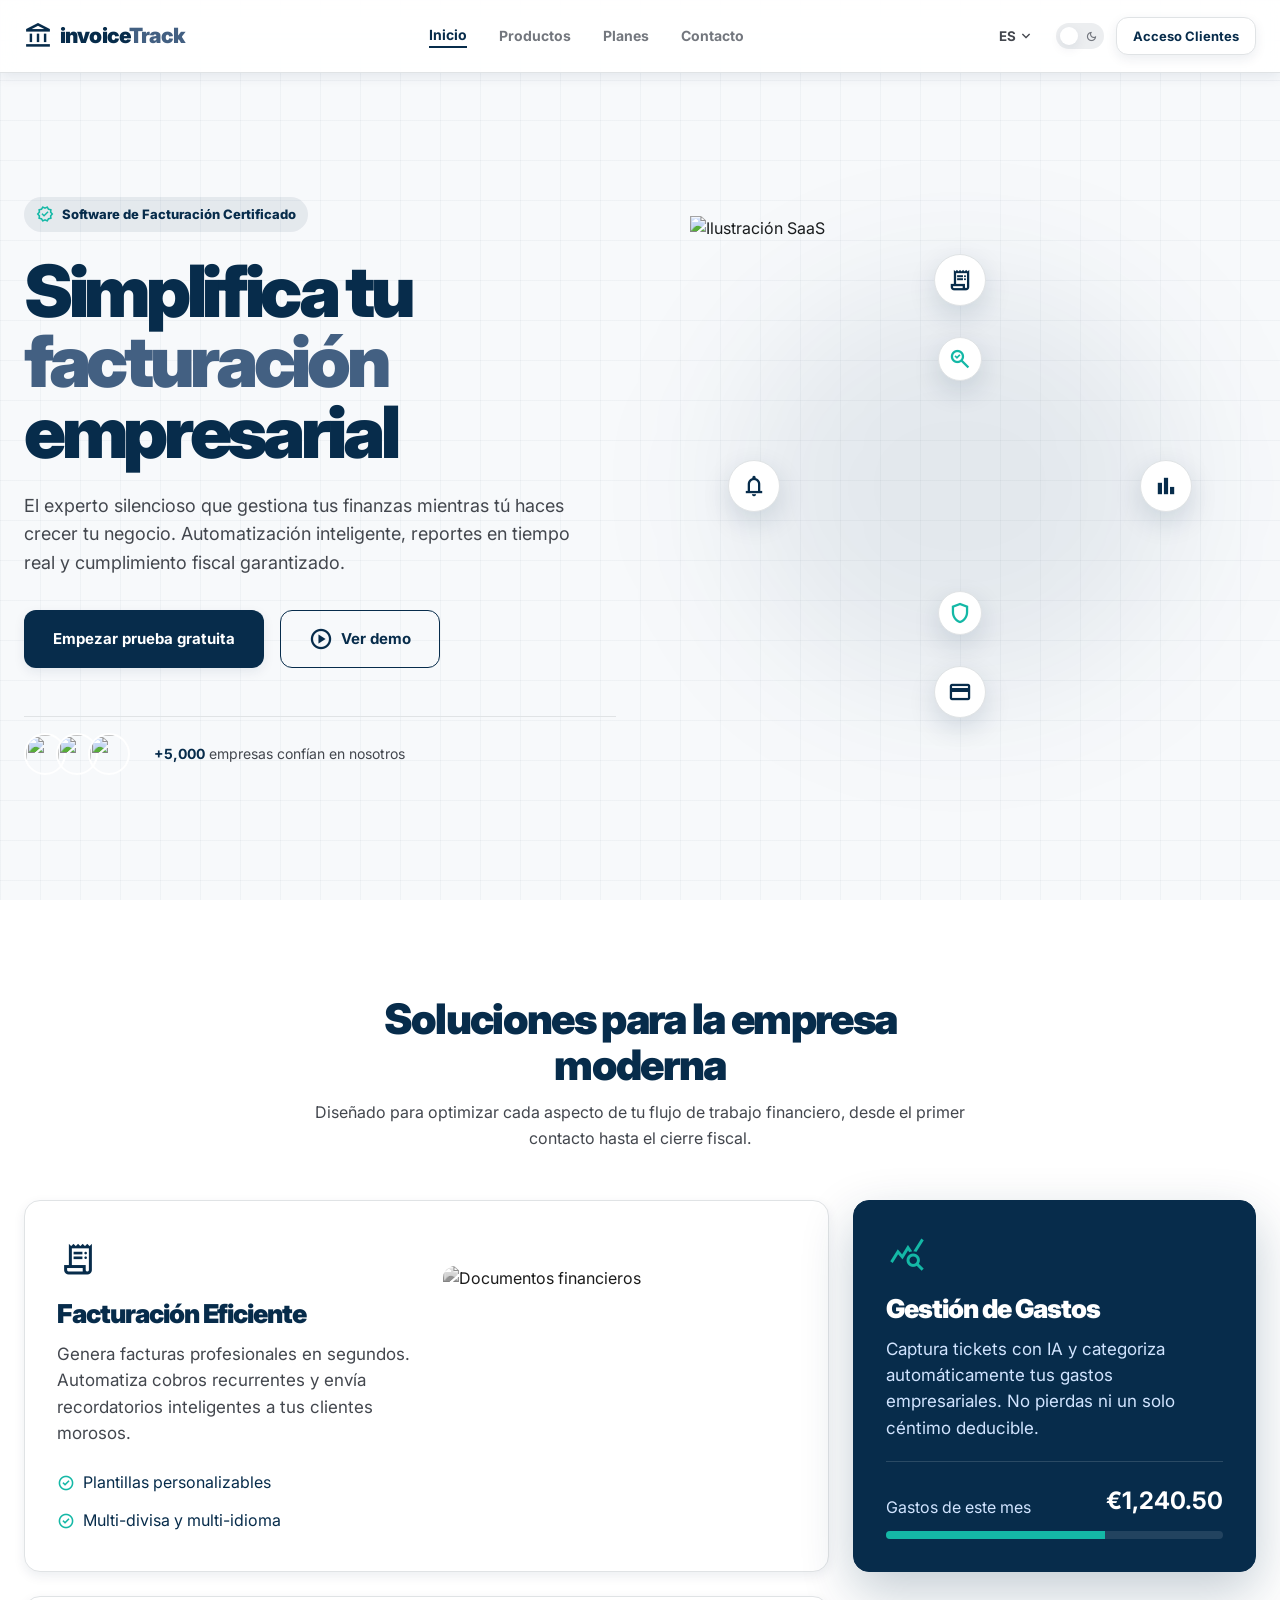
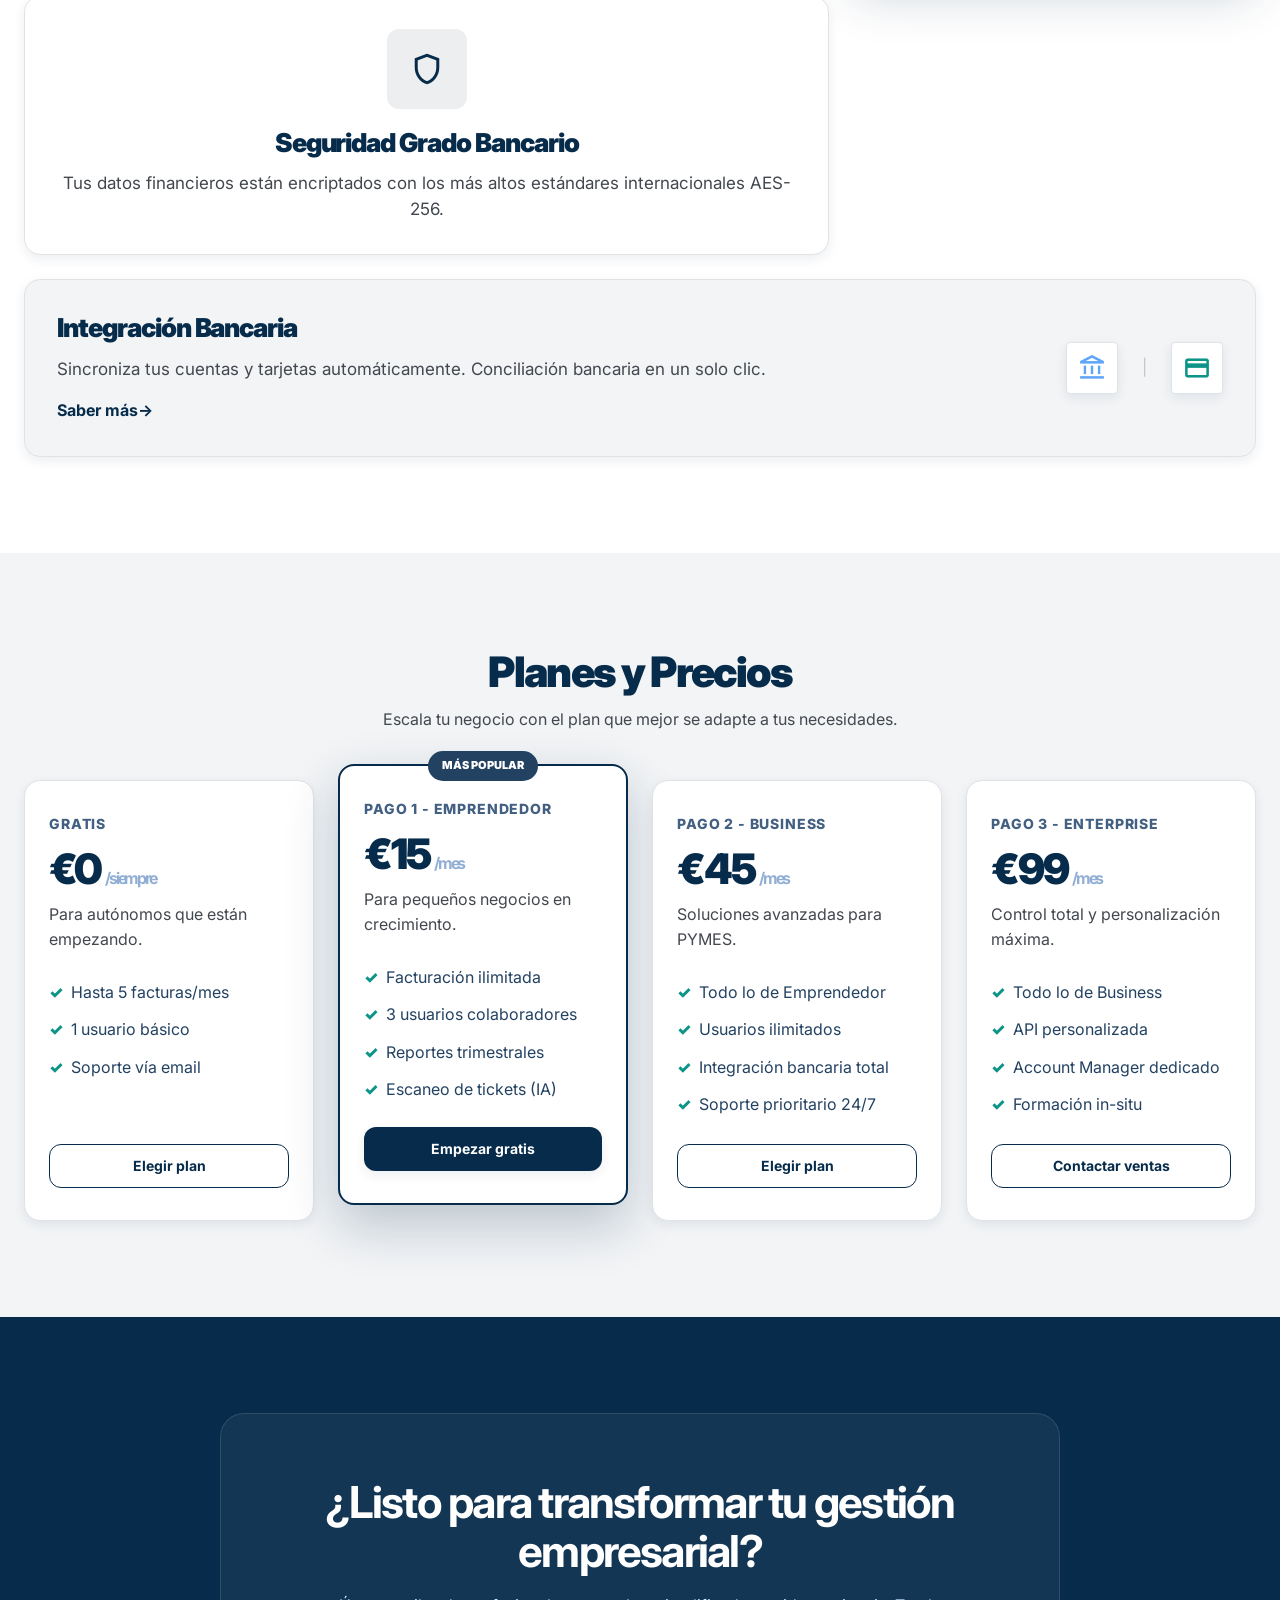
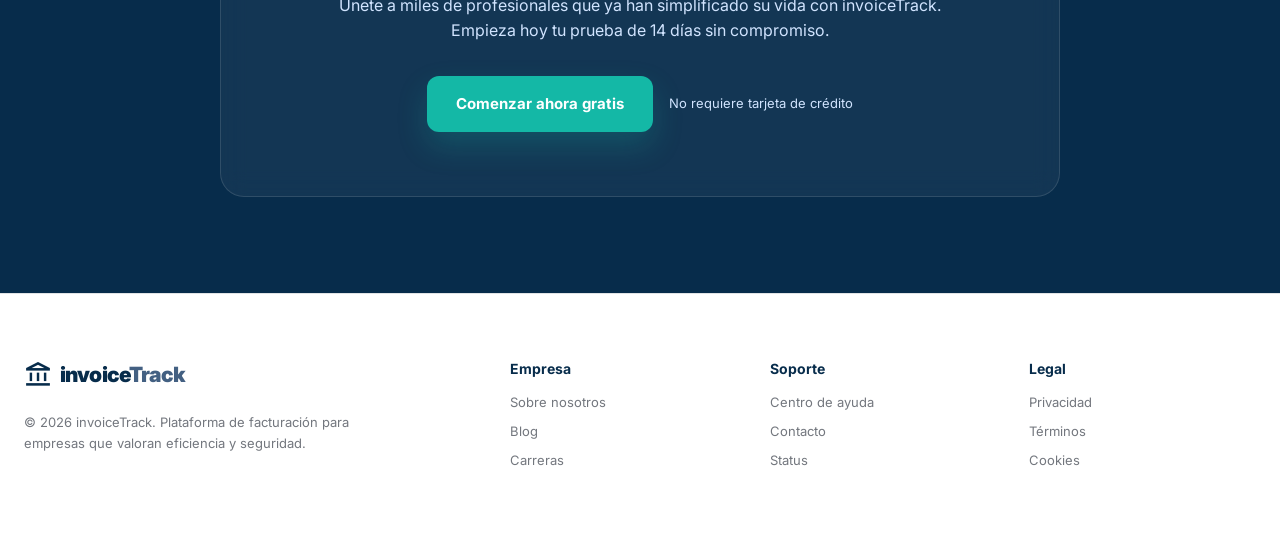
==== index.html @ eba916c2 "feat(frontend): refactor UI, update styles, improve responsiveness and add interactions" ====
<!DOCTYPE html>
<html lang="es">
<head>
  <meta charset="UTF-8" />
  <meta name="viewport" content="width=device-width, initial-scale=1.0" />
  <title>invoiceTrack — Facturación SaaS</title>
  <link rel="preconnect" href="https://fonts.googleapis.com" />
  <link href="https://fonts.googleapis.com/css2?family=Inter:wght@400;500;600;700;800;900&family=JetBrains+Mono:wght@400;500&display=swap" rel="stylesheet" />
  <link href="https://fonts.googleapis.com/css2?family=Material+Symbols+Outlined:wght,FILL@100..700,0..1&display=swap" rel="stylesheet" />
  <link rel="stylesheet" href="./css/styles.css" />
  <link rel="stylesheet" href="./css/responsive.css" />
</head>
<body>
  <header class="site-header">
    <div class="container header-container">
      <a class="brand" href="#" aria-label="invoiceTrack inicio">
        <span class="material-symbols-outlined brand-icon">account_balance</span>
        <span class="brand-name">invoice<span>Track</span></span>
      </a>

      <button class="nav-toggle" type="button" aria-label="Abrir menú" aria-expanded="false">
        <span></span><span></span><span></span>
      </button>

      <nav class="main-nav" aria-label="Navegación principal">
        <a class="active" href="#inicio">Inicio</a>
        <a href="#productos">Productos</a>
        <a href="#planes">Planes</a>
        <a href="#contacto">Contacto</a>
      </nav>

      <div class="header-actions">
        <button class="language-btn" type="button">ES <span class="material-symbols-outlined">expand_more</span></button>
        <button class="theme-toggle" type="button" aria-label="Cambiar tema">
          <span class="theme-toggle-dot"></span>
          <span class="material-symbols-outlined">dark_mode</span>
        </button>
        <a class="btn btn-secondary btn-sm" href="#">Acceso Clientes</a>
      </div>
    </div>
  </header>

  <main>
    <section class="hero section" id="inicio">
      <div class="container hero-grid">
        <div class="hero-content reveal">
          <div class="eyebrow"><span class="material-symbols-outlined">verified</span> Software de Facturación Certificado</div>
          <h1>Simplifica tu <span>facturación</span> empresarial</h1>
          <p>El experto silencioso que gestiona tus finanzas mientras tú haces crecer tu negocio. Automatización inteligente, reportes en tiempo real y cumplimiento fiscal garantizado.</p>
          <div class="hero-actions">
            <a class="btn btn-primary btn-lg" href="#planes">Empezar prueba gratuita</a>
            <a class="btn btn-outline btn-lg" href="#productos"><span class="material-symbols-outlined">play_circle</span> Ver demo</a>
          </div>
          <div class="trust-row">
            <div class="avatars" aria-hidden="true">
              <img src="https://lh3.googleusercontent.com/aida-public/[base64]" alt="" />
              <img src="https://lh3.googleusercontent.com/aida-public/[base64]" alt="" />
              <img src="https://lh3.googleusercontent.com/aida-public/[base64]" alt="" />
            </div>
            <p><strong>+5,000</strong> empresas confían en nosotros</p>
          </div>
        </div>

        <div class="hero-visual reveal" style="transition-delay: 160ms;">
          <div class="hero-glow"></div>
          <div class="orbital-container">
            <img class="hero-illustration" src="https://lh3.googleusercontent.com/aida-public/[base64]" alt="Ilustración SaaS" />
            <div class="orbit-layer orbit-layer-outer">
              <div class="icon-node node-top"><span class="material-symbols-outlined">receipt_long</span></div>
              <div class="icon-node node-bottom"><span class="material-symbols-outlined">credit_card</span></div>
              <div class="icon-node node-left"><span class="material-symbols-outlined">notifications</span></div>
              <div class="icon-node node-right"><span class="material-symbols-outlined">bar_chart</span></div>
            </div>
            <div class="orbit-layer orbit-layer-inner">
              <div class="icon-node node-inner-top"><span class="material-symbols-outlined">search_check</span></div>
              <div class="icon-node node-inner-bottom"><span class="material-symbols-outlined">shield</span></div>
            </div>
          </div>
        </div>
      </div>
    </section>

    <section class="section modules" id="productos">
      <div class="container">
        <div class="section-header reveal">
          <h2>Soluciones para la empresa moderna</h2>
          <p>Diseñado para optimizar cada aspecto de tu flujo de trabajo financiero, desde el primer contacto hasta el cierre fiscal.</p>
        </div>

        <div class="module-showcase-grid">
          <article class="module-card module-card-wide reveal">
            <div>
              <div class="module-icon"><span class="material-symbols-outlined">receipt_long</span></div>
              <h3>Facturación Eficiente</h3>
              <p>Genera facturas profesionales en segundos. Automatiza cobros recurrentes y envía recordatorios inteligentes a tus clientes morosos.</p>
              <ul class="module-list">
                <li><span class="material-symbols-outlined">check_circle</span> Plantillas personalizables</li>
                <li><span class="material-symbols-outlined">check_circle</span> Multi-divisa y multi-idioma</li>
              </ul>
            </div>
            <img class="module-image" src="https://lh3.googleusercontent.com/aida-public/[base64]" alt="Documentos financieros" />
          </article>

          <article class="module-card module-card-primary reveal" style="transition-delay:120ms;">
            <div class="module-icon"><span class="material-symbols-outlined">query_stats</span></div>
            <h3>Gestión de Gastos</h3>
            <p>Captura tickets con IA y categoriza automáticamente tus gastos empresariales. No pierdas ni un solo céntimo deducible.</p>
            <hr />
            <div class="module-stat-row"><span>Gastos de este mes</span><strong>€1,240.50</strong></div>
            <div class="module-progress"><span></span></div>
          </article>

          <article class="module-card module-card-center reveal" style="transition-delay:180ms;">
            <div class="module-icon module-icon-soft"><span class="material-symbols-outlined">shield</span></div>
            <h3>Seguridad Grado Bancario</h3>
            <p>Tus datos financieros están encriptados con los más altos estándares internacionales AES-256.</p>
          </article>

          <article class="module-card module-card-integrations reveal" style="transition-delay:240ms;">
            <div>
              <h3>Integración Bancaria</h3>
              <p>Sincroniza tus cuentas y tarjetas automáticamente. Conciliación bancaria en un solo clic.</p>
              <a href="#">Saber más <span>→</span></a>
            </div>
            <div class="module-bank-icons" aria-hidden="true">
              <div><span class="material-symbols-outlined">account_balance</span></div>
              <span>|</span>
              <div><span class="material-symbols-outlined">credit_card</span></div>
            </div>
          </article>
        </div>
      </div>
    </section>

    <section class="section pricing" id="planes">
      <div class="container">
        <div class="section-header reveal">
          <h2>Planes y Precios</h2>
          <p>Escala tu negocio con el plan que mejor se adapte a tus necesidades.</p>
        </div>
        <div class="pricing-grid">
          <article class="pricing-card reveal">
            <h3>Gratis</h3><div class="price">€0<span>/siempre</span></div><p>Para autónomos que están empezando.</p>
            <ul><li>Hasta 5 facturas/mes</li><li>1 usuario básico</li><li>Soporte vía email</li></ul>
            <a class="btn btn-outline" href="#">Elegir plan</a>
          </article>
          <article class="pricing-card featured reveal" style="transition-delay:100ms;">
            <div class="popular-badge">Más popular</div>
            <h3>Pago 1 - Emprendedor</h3><div class="price">€15<span>/mes</span></div><p>Para pequeños negocios en crecimiento.</p>
            <ul><li>Facturación ilimitada</li><li>3 usuarios colaboradores</li><li>Reportes trimestrales</li><li>Escaneo de tickets (IA)</li></ul>
            <a class="btn btn-primary" href="#">Empezar gratis</a>
          </article>
          <article class="pricing-card reveal" style="transition-delay:160ms;">
            <h3>Pago 2 - Business</h3><div class="price">€45<span>/mes</span></div><p>Soluciones avanzadas para PYMES.</p>
            <ul><li>Todo lo de Emprendedor</li><li>Usuarios ilimitados</li><li>Integración bancaria total</li><li>Soporte prioritario 24/7</li></ul>
            <a class="btn btn-outline" href="#">Elegir plan</a>
          </article>
          <article class="pricing-card reveal" style="transition-delay:220ms;">
            <h3>Pago 3 - Enterprise</h3><div class="price">€99<span>/mes</span></div><p>Control total y personalización máxima.</p>
            <ul><li>Todo lo de Business</li><li>API personalizada</li><li>Account Manager dedicado</li><li>Formación in-situ</li></ul>
            <a class="btn btn-outline" href="#">Contactar ventas</a>
          </article>
        </div>
      </div>
    </section>

    <section class="section cta" id="contacto">
      <div class="container">
        <div class="cta-card reveal">
          <h2>¿Listo para transformar tu gestión empresarial?</h2>
          <p>Únete a miles de profesionales que ya han simplificado su vida con invoiceTrack. Empieza hoy tu prueba de 14 días sin compromiso.</p>
          <div class="cta-actions"><a class="btn btn-accent btn-lg" href="#">Comenzar ahora gratis</a><span>No requiere tarjeta de crédito</span></div>
        </div>
      </div>
    </section>
  </main>

  <footer class="site-footer">
    <div class="container footer-grid">
      <div>
        <a class="brand" href="#"><span class="material-symbols-outlined brand-icon">account_balance</span><span class="brand-name">invoice<span>Track</span></span></a>
        <p>© 2026 invoiceTrack. Plataforma de facturación para empresas que valoran eficiencia y seguridad.</p>
      </div>
      <div><h4>Empresa</h4><a href="#">Sobre nosotros</a><a href="#">Blog</a><a href="#">Carreras</a></div>
      <div><h4>Soporte</h4><a href="#">Centro de ayuda</a><a href="#">Contacto</a><a href="#">Status</a></div>
      <div><h4>Legal</h4><a href="#">Privacidad</a><a href="#">Términos</a><a href="#">Cookies</a></div>
    </div>
  </footer>

  <script src="./js/script.js"></script>
</body>
</html>
---- css/styles.css ----
:root {
  --primary-100: #072C4B;
  --primary-80: #234262;
  --primary-60: #436082;
  --primary-40: #91AED4;
  --primary-20: #D1E4FF;
  --accent-100: #14B8A6;
  --accent-80: #0D9488;
  --accent-soft: rgba(20, 184, 166, 0.1);
  --surface-100: #FFFFFF;
  --surface-90: #F7F9FB;
  --surface-80: #F2F4F6;
  --surface-70: #ECEEF0;
  --surface-60: #E6E8EA;
  --surface-50: #E0E3E5;
  --text-primary: #191C1E;
  --text-secondary: #43474E;
  --text-tertiary: #73777E;
  --text-inverse: #FFFFFF;
  --border: #C3C6CE;
  --border-soft: #E0E3E5;
  --border-active: rgba(7,44,75,0.35);
  --success: #4ADE80;
  --error: #F87171;
  --info: #60A5FA;
  --warning: #FBBF24;
  --font-display: 'Inter', sans-serif;
  --font-body: 'Inter', sans-serif;
  --font-mono: 'JetBrains Mono', monospace;
  --space-1: 4px;
  --space-2: 8px;
  --space-3: 12px;
  --space-4: 16px;
  --space-5: 24px;
  --space-6: 32px;
  --space-7: 48px;
  --space-8: 64px;
  --space-9: 96px;
  --space-10: 128px;
  --radius-sm: 4px;
  --radius-md: 8px;
  --radius-lg: 12px;
  --radius-xl: 16px;
  --radius-2xl: 24px;
  --radius-full: 9999px;
  --shadow-sm: 0 4px 12px rgba(7,44,75,0.08);
  --shadow-md: 0 10px 28px rgba(7,44,75,0.14);
  --shadow-lg: 0 18px 48px rgba(7,44,75,0.18);
  --shadow-brand: 0 20px 52px rgba(7,44,75,0.24);
}

* { box-sizing: border-box; margin: 0; padding: 0; }
html { scroll-behavior: smooth; }
body {
  min-height: 100vh;
  background: var(--surface-90);
  color: var(--text-primary);
  font-family: var(--font-body);
  line-height: 1.6;
  background-image:
    linear-gradient(rgba(7,44,75,0.035) 1px, transparent 1px),
    linear-gradient(90deg, rgba(7,44,75,0.035) 1px, transparent 1px);
  background-size: 40px 40px;
}
img { max-width: 100%; display: block; }
a { color: inherit; text-decoration: none; }
ul { list-style: none; }
.container { width: min(100% - 48px, 1280px); margin-inline: auto; }
.section { padding: var(--space-9) 0; }
.material-symbols-outlined { font-variation-settings: 'FILL' 0, 'wght' 500; }

.reveal { opacity: 0; transform: translateY(30px); transition: opacity .8s cubic-bezier(.4,0,.2,1), transform .8s cubic-bezier(.4,0,.2,1); }
.reveal.active { opacity: 1; transform: translateY(0); }

.btn {
  display: inline-flex;
  align-items: center;
  justify-content: center;
  gap: var(--space-2);
  min-height: 44px;
  padding: 10px 20px;
  border: 1px solid transparent;
  border-radius: var(--radius-lg);
  font-family: var(--font-display);
  font-size: 14px;
  font-weight: 700;
  line-height: 1;
  cursor: pointer;
  transition: transform .18s ease, box-shadow .18s ease, background-color .18s ease, border-color .18s ease;
}
.btn:hover { transform: translateY(-1px); }
.btn:active { transform: scale(.98); }
.btn-sm { min-height: 38px; padding: 8px 16px; font-size: 13px; }
.btn-lg { min-height: 56px; padding: 16px 28px; font-size: 15px; }
.btn-primary { background: var(--primary-100); color: var(--text-inverse); box-shadow: var(--shadow-sm); }
.btn-primary:hover { background: var(--primary-80); box-shadow: var(--shadow-brand); }
.btn-secondary { background: var(--surface-100); color: var(--primary-100); border-color: var(--border-soft); box-shadow: var(--shadow-sm); }
.btn-secondary:hover { border-color: var(--border); background: var(--surface-80); }
.btn-outline { background: transparent; color: var(--primary-100); border-color: var(--primary-100); }
.btn-outline:hover { background: rgba(7,44,75,.08); }
.btn-accent { background: var(--accent-100); color: var(--text-inverse); box-shadow: 0 14px 30px rgba(20,184,166,.22); }
.btn-accent:hover { background: var(--accent-80); }

.site-header {
  position: fixed;
  inset: 0 0 auto;
  z-index: 100;
  background: rgba(255,255,255,.9);
  border-bottom: 1px solid var(--border-soft);
  backdrop-filter: blur(14px);
  box-shadow: var(--shadow-sm);
}
.header-container { height: 72px; display: flex; align-items: center; justify-content: space-between; gap: var(--space-5); }
.brand { display: inline-flex; align-items: center; gap: var(--space-2); font-weight: 900; color: var(--primary-100); }
.brand-icon { font-size: 28px; }
.brand-name { font-size: 21px; letter-spacing: -.04em; }
.brand-name span { color: var(--primary-60); }
.main-nav { display: flex; align-items: center; gap: var(--space-6); }
.main-nav a { color: var(--text-tertiary); font-size: 14px; font-weight: 700; transition: color .18s ease; }
.main-nav a:hover, .main-nav a.active { color: var(--primary-100); }
.main-nav a.active { border-bottom: 2px solid var(--primary-100); }
.header-actions { display: flex; align-items: center; gap: var(--space-3); }
.language-btn, .theme-toggle, .nav-toggle { border: 0; background: transparent; cursor: pointer; font-family: var(--font-display); }
.language-btn { display: inline-flex; align-items: center; gap: 2px; color: var(--text-secondary); font-weight: 700; padding: 8px 10px; border-radius: var(--radius-md); }
.language-btn:hover { background: var(--surface-80); }
.language-btn .material-symbols-outlined { font-size: 16px; }
.theme-toggle { width: 48px; height: 26px; position: relative; display: inline-flex; align-items: center; padding: 4px; border-radius: var(--radius-full); background: var(--surface-70); color: var(--text-tertiary); }
.theme-toggle-dot { width: 18px; height: 18px; border-radius: 50%; background: var(--surface-100); box-shadow: var(--shadow-sm); transition: transform .2s ease; }
.theme-toggle .material-symbols-outlined { position: absolute; right: 6px; font-size: 13px; }
body.dark-mode .theme-toggle-dot { transform: translateX(22px); }
.nav-toggle { display: none; width: 42px; height: 42px; border-radius: var(--radius-md); }
.nav-toggle span { display: block; width: 22px; height: 2px; margin: 5px auto; background: var(--primary-100); transition: transform .2s, opacity .2s; }

main { padding-top: 72px; }
.hero { min-height: calc(100vh - 72px); display: flex; align-items: center; overflow: hidden; }
.hero-grid { display: grid; grid-template-columns: 1fr 1fr; align-items: center; gap: var(--space-7); }
.hero-content { max-width: 600px; }
.eyebrow { display: inline-flex; align-items: center; gap: 8px; margin-bottom: var(--space-5); padding: 7px 12px; border-radius: var(--radius-full); background: rgba(7,44,75,.08); color: var(--primary-100); font-size: 13px; font-weight: 800; }
.eyebrow .material-symbols-outlined { font-size: 18px; color: var(--accent-100); }
h1 { color: var(--primary-100); font-size: clamp(42px, 6vw, 72px); line-height: .98; letter-spacing: -.06em; font-weight: 900; }
h1 span { color: var(--primary-60); }
.hero-content p { max-width: 560px; margin-top: var(--space-5); color: var(--text-secondary); font-size: 18px; }
.hero-actions { display: flex; gap: var(--space-4); flex-wrap: wrap; margin-top: var(--space-6); }
.trust-row { display: flex; align-items: center; gap: var(--space-5); margin-top: var(--space-7); padding-top: var(--space-4); border-top: 1px solid var(--border-soft); }
.avatars { display: flex; }
.avatars img { width: 42px; height: 42px; object-fit: cover; border-radius: 50%; border: 2px solid var(--surface-100); margin-left: -10px; }
.avatars img:first-child { margin-left: 0; }
.trust-row p { margin: 0; color: var(--text-secondary); font-size: 14px; }
.trust-row strong { color: var(--primary-100); }

.hero-visual { position: relative; animation: tech-float 8s ease-in-out infinite; }
.hero-glow { position: absolute; inset: 12%; background: rgba(7,44,75,.08); filter: blur(70px); border-radius: 50%; }
.orbital-container { position: relative; width: min(100%, 540px); aspect-ratio: 1; margin-inline: auto; }
.hero-illustration { position: absolute; inset: 0; width: 100%; height: 100%; object-fit: contain; z-index: 1; }
.orbit-layer { position: absolute; inset: 0; z-index: 2; animation: orbit 40s linear infinite; }
.orbit-layer-inner { inset: 18%; animation: orbit 60s linear infinite reverse; }
.icon-node { position: absolute; width: 52px; height: 52px; display: flex; align-items: center; justify-content: center; border-radius: 50%; background: var(--surface-100); color: var(--primary-100); border: 1px solid var(--border-soft); box-shadow: var(--shadow-md); animation: counter-orbit 40s linear infinite; }
.orbit-layer-inner .icon-node { width: 44px; height: 44px; animation: counter-orbit 60s linear infinite reverse; color: var(--accent-100); }
.node-top, .node-inner-top { top: 7%; left: 50%; transform: translateX(-50%); }
.node-bottom, .node-inner-bottom { bottom: 7%; left: 50%; transform: translateX(-50%); }
.node-left { top: 50%; left: 7%; transform: translateY(-50%); }
.node-right { top: 50%; right: 7%; transform: translateY(-50%); }
@keyframes orbit { to { transform: rotate(360deg); } }
@keyframes counter-orbit { to { transform: rotate(-360deg); } }
@keyframes tech-float { 0%,100% { transform: translateY(0) scale(1); } 50% { transform: translateY(-10px) scale(1.01); } }

.section-header { max-width: 680px; margin: 0 auto var(--space-7); text-align: center; }
.section-header h2 { color: var(--primary-100); font-size: clamp(30px, 4vw, 42px); line-height: 1.1; letter-spacing: -.04em; font-weight: 900; }
.section-header p { margin-top: var(--space-3); color: var(--text-secondary); font-size: 16px; }
.modules { background: var(--surface-100); }
.module-showcase-grid { display: grid; grid-template-columns: 2fr 1fr; gap: var(--space-5); }
.module-card { background: var(--surface-100); border: 1px solid var(--border-soft); border-radius: var(--radius-xl); box-shadow: var(--shadow-sm); padding: 32px; transition: transform .2s, border-color .2s, box-shadow .2s; }
.module-card:hover { transform: translateY(-2px); border-color: rgba(7,44,75,.22); box-shadow: var(--shadow-md); }
.module-card-wide { display: grid; grid-template-columns: 1fr 1fr; gap: var(--space-6); align-items: center; }
.module-card-primary { background: var(--primary-100); color: var(--text-inverse); border-color: var(--primary-100); box-shadow: var(--shadow-brand); }
.module-card-center { text-align: center; display: flex; flex-direction: column; align-items: center; justify-content: center; }
.module-card-integrations { grid-column: span 2; display: flex; align-items: center; justify-content: space-between; gap: var(--space-6); background: var(--surface-80); }
.module-icon { width: 42px; height: 42px; display: flex; align-items: center; justify-content: center; color: var(--primary-100); margin-bottom: 18px; }
.module-icon .material-symbols-outlined { font-size: 36px; }
.module-card-primary .module-icon { color: var(--accent-100); }
.module-icon-soft { width: 80px; height: 80px; border-radius: var(--radius-lg); background: var(--surface-70); margin-inline: auto; }
.module-card h3 { color: var(--primary-100); font-size: 26px; line-height: 1.2; font-weight: 900; letter-spacing: -.04em; margin-bottom: var(--space-3); }
.module-card-primary h3 { color: var(--text-inverse); }
.module-card p { color: var(--text-secondary); font-size: 17px; line-height: 1.55; }
.module-card-primary p { color: var(--primary-20); }
.module-list { margin-top: var(--space-5); display: flex; flex-direction: column; gap: var(--space-3); color: var(--primary-100); }
.module-list li { display: flex; align-items: center; gap: var(--space-2); }
.module-list .material-symbols-outlined { color: var(--accent-100); font-size: 18px; }
.module-image { width: 100%; min-height: 240px; object-fit: cover; border-radius: var(--radius-lg); filter: grayscale(1); }
.module-card hr { border: 0; border-top: 1px solid rgba(255,255,255,.14); margin: 20px 0; }
.module-stat-row { display: flex; align-items: end; justify-content: space-between; gap: var(--space-4); color: var(--primary-20); }
.module-stat-row strong { color: var(--text-inverse); font-size: 24px; }
.module-progress { height: 8px; margin-top: 10px; border-radius: var(--radius-full); background: rgba(255,255,255,.11); overflow: hidden; }
.module-progress span { display: block; width: 65%; height: 100%; background: var(--accent-100); }
.module-card-integrations a { display: inline-flex; margin-top: var(--space-4); color: var(--primary-100); font-weight: 700; }
.module-bank-icons { display: flex; align-items: center; gap: var(--space-5); color: var(--border); }
.module-bank-icons div { width: 52px; height: 52px; display: flex; align-items: center; justify-content: center; border: 1px solid var(--border-soft); border-radius: var(--radius-sm); background: var(--surface-100); box-shadow: var(--shadow-sm); }
.module-bank-icons .material-symbols-outlined { color: var(--info); font-size: 28px; }
.module-bank-icons div:last-child .material-symbols-outlined { color: var(--accent-80); }

.pricing { background: var(--surface-80); }
.pricing-grid { display: grid; grid-template-columns: repeat(4, 1fr); gap: var(--space-5); }
.pricing-card { position: relative; display: flex; flex-direction: column; padding: 32px 24px; background: var(--surface-100); border: 1px solid var(--border-soft); border-radius: var(--radius-xl); box-shadow: var(--shadow-sm); }
.pricing-card.featured { border: 2px solid var(--primary-100); box-shadow: var(--shadow-brand); transform: translateY(-16px); }
.popular-badge { position: absolute; top: -15px; left: 50%; transform: translateX(-50%); padding: 6px 14px; border-radius: var(--radius-full); background: var(--primary-80); color: var(--text-inverse); font-size: 11px; font-weight: 900; text-transform: uppercase; }
.pricing-card h3 { color: var(--primary-60); font-size: 14px; font-weight: 800; text-transform: uppercase; letter-spacing: .06em; }
.price { margin-top: var(--space-3); color: var(--primary-100); font-size: 42px; line-height: 1; font-weight: 900; letter-spacing: -.05em; }
.price span { color: var(--primary-40); font-size: 16px; margin-left: 4px; font-weight: 700; }
.pricing-card p { color: var(--text-secondary); margin-top: var(--space-3); min-height: 54px; }
.pricing-card ul { display: flex; flex-direction: column; gap: var(--space-3); margin: var(--space-5) 0; flex: 1; color: var(--primary-80); }
.pricing-card li { display: flex; gap: var(--space-2); }
.pricing-card li::before { content: '✓'; color: var(--accent-80); font-weight: 900; }
.pricing-card .btn { width: 100%; }

.cta { background: var(--primary-100); }
.cta-card { max-width: 840px; margin-inline: auto; padding: var(--space-8); text-align: center; border: 1px solid rgba(255,255,255,.12); border-radius: var(--radius-2xl); background: rgba(255,255,255,.05); backdrop-filter: blur(12px); }
.cta-card h2 { color: var(--text-inverse); font-size: clamp(30px, 4vw, 44px); line-height: 1.12; letter-spacing: -.04em; }
.cta-card p { color: var(--primary-20); margin: var(--space-4) auto 0; max-width: 640px; }
.cta-actions { display: flex; align-items: center; justify-content: center; gap: var(--space-4); flex-wrap: wrap; margin-top: var(--space-6); }
.cta-actions span { color: var(--primary-20); font-size: 13px; }

.site-footer { padding: var(--space-8) 0; background: var(--surface-100); border-top: 1px solid var(--border-soft); }
.footer-grid { display: grid; grid-template-columns: 2fr repeat(3, 1fr); gap: var(--space-6); }
.site-footer p { max-width: 360px; margin-top: var(--space-4); color: var(--text-tertiary); font-size: 13px; }
.site-footer h4 { color: var(--primary-100); margin-bottom: var(--space-3); font-size: 14px; }
.site-footer a:not(.brand) { display: block; margin-top: var(--space-2); color: var(--text-tertiary); font-size: 13px; }
.site-footer a:hover { color: var(--primary-100); }
---- css/responsive.css ----
@media (max-width: 1100px) {
  .hero-grid,
  .module-card-wide,
  .module-showcase-grid { grid-template-columns: 1fr; }
  .hero-content { max-width: 760px; }
  .hero-visual { max-width: 560px; margin-inline: auto; }
  .module-card-integrations { grid-column: auto; }
  .pricing-grid { grid-template-columns: repeat(2, 1fr); }
  .pricing-card.featured { transform: none; }
}

@media (max-width: 860px) {
  .container { width: min(100% - 32px, 1280px); }
  .header-actions .language-btn,
  .header-actions .theme-toggle { display: none; }
  .nav-toggle { display: block; }
  .main-nav {
    position: fixed;
    top: 72px;
    left: 0;
    right: 0;
    display: none;
    flex-direction: column;
    align-items: stretch;
    gap: 0;
    padding: 16px;
    background: rgba(255,255,255,.96);
    border-bottom: 1px solid var(--border-soft);
    box-shadow: var(--shadow-md);
  }
  body.nav-open .main-nav { display: flex; }
  .main-nav a { padding: 12px; border-radius: var(--radius-md); }
  .main-nav a.active { border-bottom: 0; background: rgba(7,44,75,.08); }
  body.nav-open .nav-toggle span:nth-child(1) { transform: translateY(7px) rotate(45deg); }
  body.nav-open .nav-toggle span:nth-child(2) { opacity: 0; }
  body.nav-open .nav-toggle span:nth-child(3) { transform: translateY(-7px) rotate(-45deg); }
  .section { padding: 72px 0; }
  .hero { min-height: auto; padding-top: 72px; }
  .module-card-integrations { flex-direction: column; align-items: flex-start; }
  .footer-grid { grid-template-columns: 1fr 1fr; }
}

@media (max-width: 640px) {
  .header-container { height: 64px; }
  main { padding-top: 64px; }
  .main-nav { top: 64px; }
  .brand-name { font-size: 19px; }
  .header-actions .btn { display: none; }
  .hero-actions,
  .trust-row,
  .cta-actions { align-items: stretch; flex-direction: column; }
  .btn { width: 100%; }
  .module-card,
  .pricing-card,
  .cta-card { padding: 24px; }
  .module-image { min-height: 180px; }
  .pricing-grid { grid-template-columns: 1fr; }
  .footer-grid { grid-template-columns: 1fr; }
}
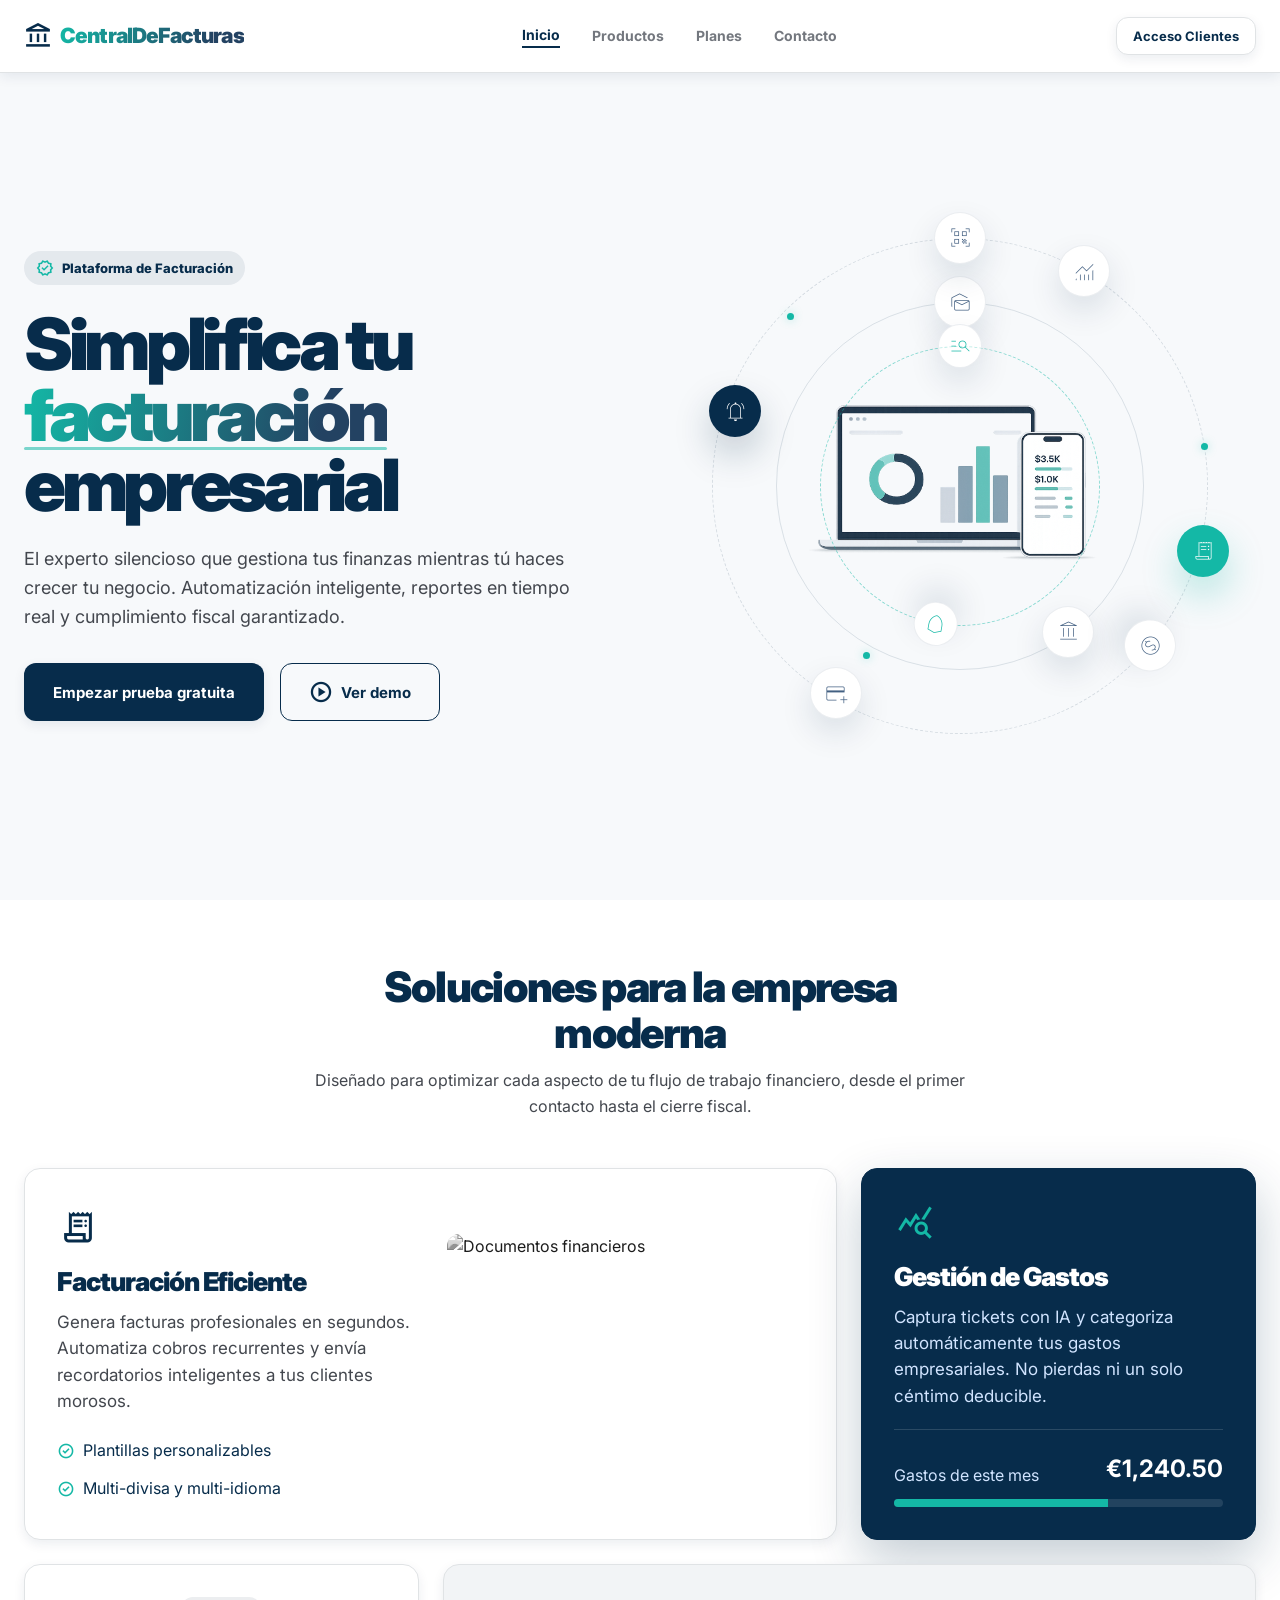
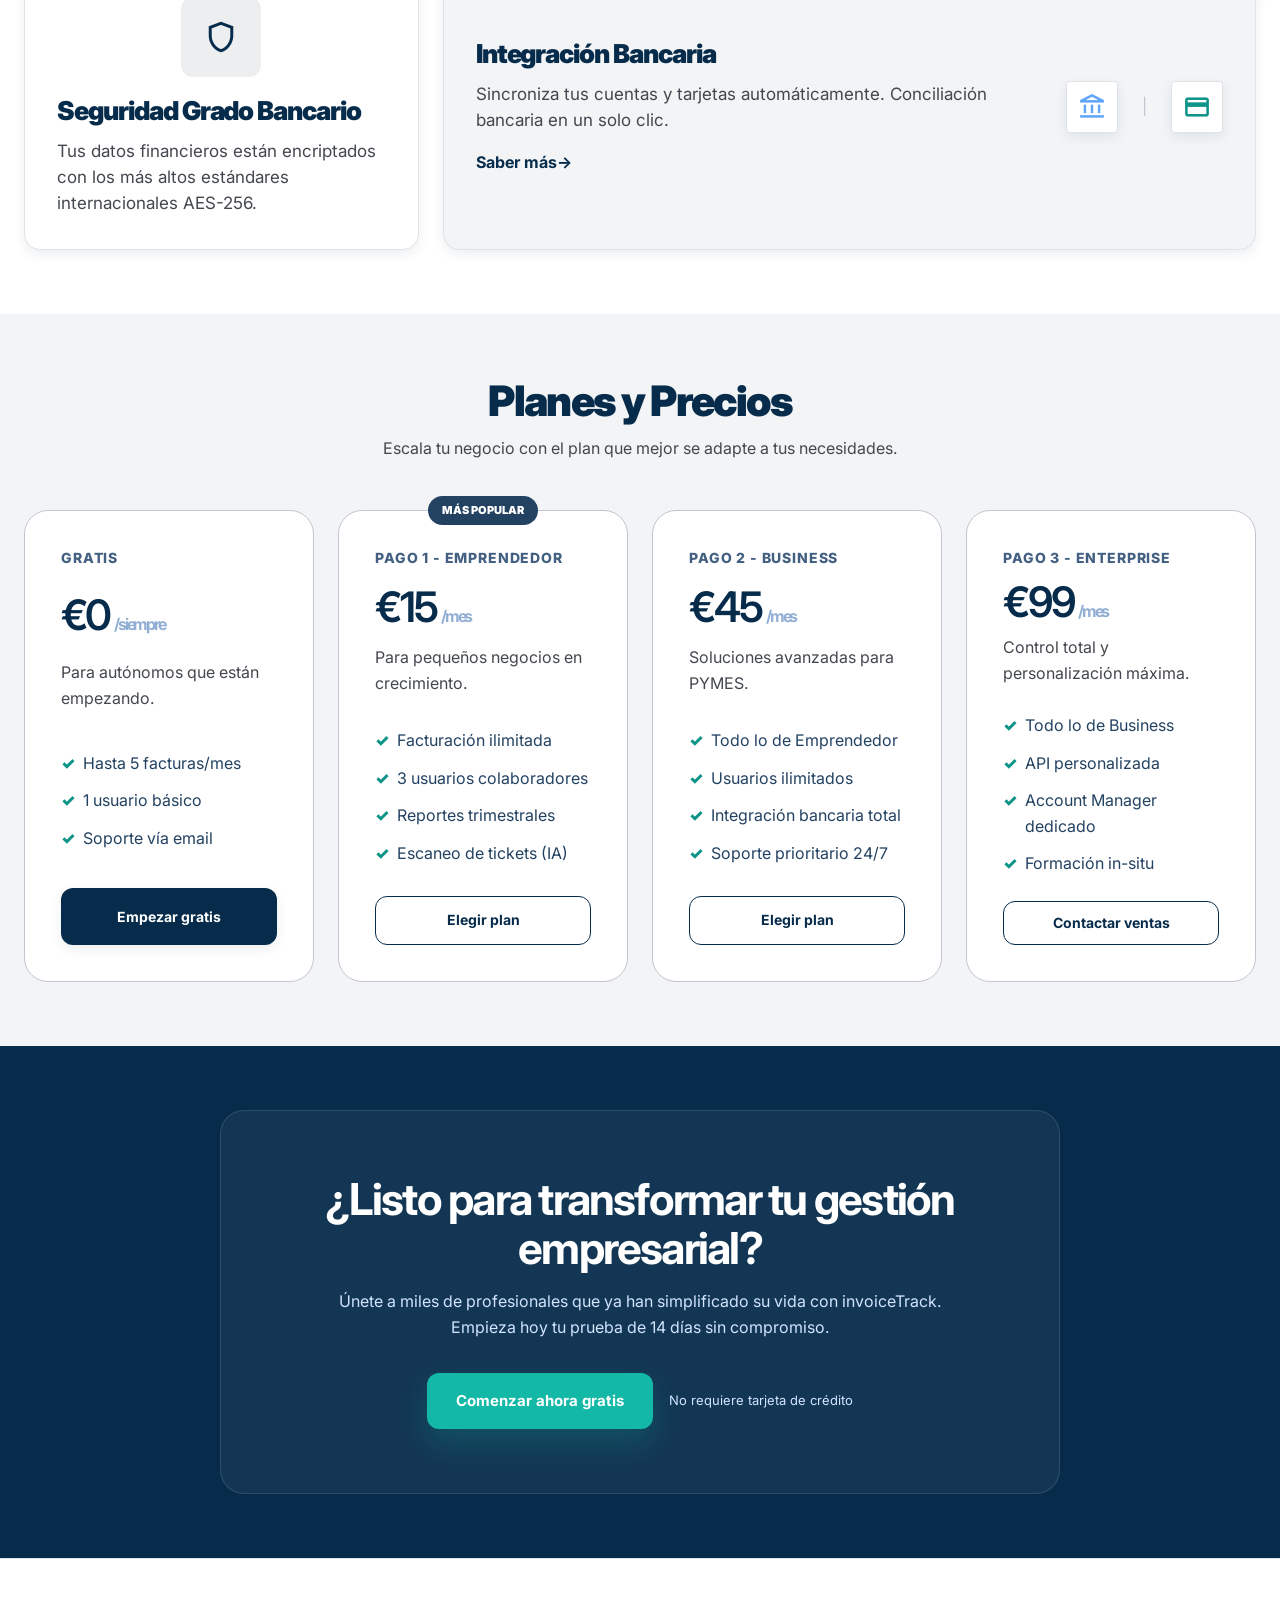
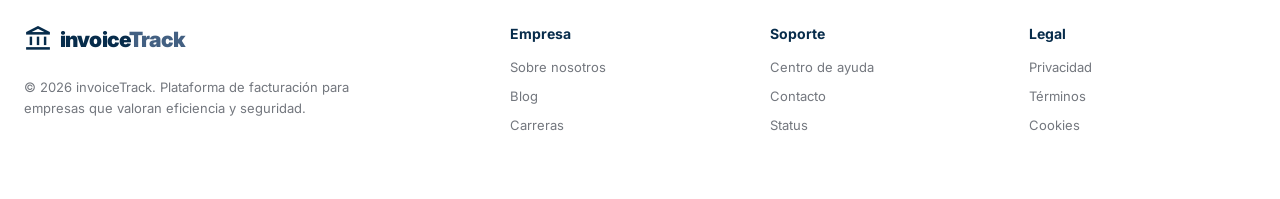
==== commit 6cdb31f6: "feat(ui): update branding styles, fix navbar indicators, optimize CSS structure, upd hero" ====
--- a/index.html
+++ b/index.html
@@ -9,13 +9,14 @@
   <link href="https://fonts.googleapis.com/css2?family=Material+Symbols+Outlined:wght,FILL@100..700,0..1&display=swap" rel="stylesheet" />
   <link rel="stylesheet" href="./css/styles.css" />
   <link rel="stylesheet" href="./css/responsive.css" />
+  <link rel="stylesheet" href="./css/login.css" />
 </head>
 <body>
   <header class="site-header">
     <div class="container header-container">
       <a class="brand" href="#" aria-label="invoiceTrack inicio">
         <span class="material-symbols-outlined brand-icon">account_balance</span>
-        <span class="brand-name">invoice<span>Track</span></span>
+        <span class="brand-name brand-gradient">CentralDeFacturas</span>
       </a>
 
       <button class="nav-toggle" type="button" aria-label="Abrir menú" aria-expanded="false">
@@ -30,12 +31,7 @@
       </nav>
 
       <div class="header-actions">
-        <button class="language-btn" type="button">ES <span class="material-symbols-outlined">expand_more</span></button>
-        <button class="theme-toggle" type="button" aria-label="Cambiar tema">
-          <span class="theme-toggle-dot"></span>
-          <span class="material-symbols-outlined">dark_mode</span>
-        </button>
-        <a class="btn btn-secondary btn-sm" href="#">Acceso Clientes</a>
+        <a class="btn btn-secondary btn-sm" href="https://app.centraldefacturas.com/login">Acceso Clientes</a>
       </div>
     </div>
   </header>
@@ -44,36 +40,49 @@
     <section class="hero section" id="inicio">
       <div class="container hero-grid">
         <div class="hero-content reveal">
-          <div class="eyebrow"><span class="material-symbols-outlined">verified</span> Software de Facturación Certificado</div>
-          <h1>Simplifica tu <span>facturación</span> empresarial</h1>
+          <div class="eyebrow"><span class="material-symbols-outlined">verified</span> Plataforma de Facturación</div>
+          <h1 class="hero-title">
+            Simplifica tu <em>facturación</em> empresarial
+          </h1>
           <p>El experto silencioso que gestiona tus finanzas mientras tú haces crecer tu negocio. Automatización inteligente, reportes en tiempo real y cumplimiento fiscal garantizado.</p>
           <div class="hero-actions">
             <a class="btn btn-primary btn-lg" href="#planes">Empezar prueba gratuita</a>
             <a class="btn btn-outline btn-lg" href="#productos"><span class="material-symbols-outlined">play_circle</span> Ver demo</a>
           </div>
-          <div class="trust-row">
-            <div class="avatars" aria-hidden="true">
-              <img src="https://lh3.googleusercontent.com/aida-public/[base64]" alt="" />
-              <img src="https://lh3.googleusercontent.com/aida-public/[base64]" alt="" />
-              <img src="https://lh3.googleusercontent.com/aida-public/[base64]" alt="" />
-            </div>
-            <p><strong>+5,000</strong> empresas confían en nosotros</p>
-          </div>
         </div>
 
         <div class="hero-visual reveal" style="transition-delay: 160ms;">
-          <div class="hero-glow"></div>
+          <!-- <div class="hero-glow"></div> -->
           <div class="orbital-container">
-            <img class="hero-illustration" src="https://lh3.googleusercontent.com/aida-public/[base64]" alt="Ilustración SaaS" />
-            <div class="orbit-layer orbit-layer-outer">
-              <div class="icon-node node-top"><span class="material-symbols-outlined">receipt_long</span></div>
-              <div class="icon-node node-bottom"><span class="material-symbols-outlined">credit_card</span></div>
-              <div class="icon-node node-left"><span class="material-symbols-outlined">notifications</span></div>
-              <div class="icon-node node-right"><span class="material-symbols-outlined">bar_chart</span></div>
-            </div>
-            <div class="orbit-layer orbit-layer-inner">
-              <div class="icon-node node-inner-top"><span class="material-symbols-outlined">search_check</span></div>
-              <div class="icon-node node-inner-bottom"><span class="material-symbols-outlined">shield</span></div>
+            <img class="hero-illustration" src="./assets/notebook-hero.png" alt="Ilustración SaaS" />       
+            <span class="orbit-dot dot-outer-1"></span>
+            <span class="orbit-dot dot-outer-2"></span>
+            <span class="orbit-dot dot-middle-1"></span>        
+            <!-- Iconos estáticos -->
+            <div class="icon-node icon-accent node-static-3"><span class="material-symbols-outlined">receipt_long</span></div>
+            <div class="icon-node icon-primary node-static-2"><span class="material-symbols-outlined">notifications_active</span></div>
+            <div class="icon-node icon-soft node-static-1"><span class="material-symbols-outlined">monitoring</span></div>
+            <div class="icon-node icon-soft node-static-4"><span class="material-symbols-outlined">add_card</span></div>   
+            <div class="icon-node icon-soft node-static-5">
+              <span class="material-symbols-outlined">mark_as_unread</span>
+            </div>            
+
+            <div class="icon-node icon-soft node-static-6">
+              <span class="material-symbols-outlined">account_balance</span>
+            </div>    
+            <!-- Iconos girando órbita exterior -->
+            <div class="orbit-runner orbit-runner-outer runner-speed-1">
+              <div class="icon-node icon-soft"><span class="material-symbols-outlined">qr_code_scanner</span></div>
+            </div>
+            <div class="orbit-runner orbit-runner-outer runner-speed-2">
+              <div class="icon-node icon-soft"><span class="material-symbols-outlined">Paid</span></div>
+            </div>
+            <!-- Iconos girando órbita interna -->
+            <div class="orbit-runner orbit-runner-inner runner-speed-3">
+              <div class="icon-node icon-line"><span class="material-symbols-outlined">manage_search</span></div>
+            </div>
+            <div class="orbit-runner orbit-runner-inner runner-speed-4">
+              <div class="icon-node icon-line"><span class="material-symbols-outlined">shield</span></div>
             </div>
           </div>
         </div>
@@ -142,23 +151,23 @@
           <article class="pricing-card reveal">
             <h3>Gratis</h3><div class="price">€0<span>/siempre</span></div><p>Para autónomos que están empezando.</p>
             <ul><li>Hasta 5 facturas/mes</li><li>1 usuario básico</li><li>Soporte vía email</li></ul>
-            <a class="btn btn-outline" href="#">Elegir plan</a>
+            <a class="btn btn-primary" href="https://app.centraldefacturas.com/login">Empezar gratis</a>
           </article>
           <article class="pricing-card featured reveal" style="transition-delay:100ms;">
             <div class="popular-badge">Más popular</div>
             <h3>Pago 1 - Emprendedor</h3><div class="price">€15<span>/mes</span></div><p>Para pequeños negocios en crecimiento.</p>
             <ul><li>Facturación ilimitada</li><li>3 usuarios colaboradores</li><li>Reportes trimestrales</li><li>Escaneo de tickets (IA)</li></ul>
-            <a class="btn btn-primary" href="#">Empezar gratis</a>
+            <a class="btn btn-outline" href="https://app.centraldefacturas.com/login">Elegir plan</a>
           </article>
           <article class="pricing-card reveal" style="transition-delay:160ms;">
             <h3>Pago 2 - Business</h3><div class="price">€45<span>/mes</span></div><p>Soluciones avanzadas para PYMES.</p>
             <ul><li>Todo lo de Emprendedor</li><li>Usuarios ilimitados</li><li>Integración bancaria total</li><li>Soporte prioritario 24/7</li></ul>
-            <a class="btn btn-outline" href="#">Elegir plan</a>
+            <a class="btn btn-outline" href="https://app.centraldefacturas.com/login">Elegir plan</a>
           </article>
           <article class="pricing-card reveal" style="transition-delay:220ms;">
             <h3>Pago 3 - Enterprise</h3><div class="price">€99<span>/mes</span></div><p>Control total y personalización máxima.</p>
             <ul><li>Todo lo de Business</li><li>API personalizada</li><li>Account Manager dedicado</li><li>Formación in-situ</li></ul>
-            <a class="btn btn-outline" href="#">Contactar ventas</a>
+            <a class="btn btn-outline" href="https://app.centraldefacturas.com/login">Contactar ventas</a>
           </article>
         </div>
       </div>
@@ -169,7 +178,7 @@
         <div class="cta-card reveal">
           <h2>¿Listo para transformar tu gestión empresarial?</h2>
           <p>Únete a miles de profesionales que ya han simplificado su vida con invoiceTrack. Empieza hoy tu prueba de 14 días sin compromiso.</p>
-          <div class="cta-actions"><a class="btn btn-accent btn-lg" href="#">Comenzar ahora gratis</a><span>No requiere tarjeta de crédito</span></div>
+          <div class="cta-actions"><a class="btn btn-accent btn-lg" href="https://app.centraldefacturas.com/login">Comenzar ahora gratis</a><span>No requiere tarjeta de crédito</span></div>
         </div>
       </div>
     </section>
--- a/css/styles.css
+++ b/css/styles.css
@@ -4,29 +4,36 @@
   --primary-60: #436082;
   --primary-40: #91AED4;
   --primary-20: #D1E4FF;
+
   --accent-100: #14B8A6;
   --accent-80: #0D9488;
   --accent-soft: rgba(20, 184, 166, 0.1);
+
   --surface-100: #FFFFFF;
   --surface-90: #F7F9FB;
   --surface-80: #F2F4F6;
   --surface-70: #ECEEF0;
   --surface-60: #E6E8EA;
   --surface-50: #E0E3E5;
+
   --text-primary: #191C1E;
   --text-secondary: #43474E;
   --text-tertiary: #73777E;
   --text-inverse: #FFFFFF;
+
   --border: #C3C6CE;
   --border-soft: #E0E3E5;
-  --border-active: rgba(7,44,75,0.35);
+  --border-active: rgba(7, 44, 75, 0.35);
+
   --success: #4ADE80;
   --error: #F87171;
   --info: #60A5FA;
   --warning: #FBBF24;
+
   --font-display: 'Inter', sans-serif;
   --font-body: 'Inter', sans-serif;
   --font-mono: 'JetBrains Mono', monospace;
+
   --space-1: 4px;
   --space-2: 8px;
   --space-3: 12px;
@@ -37,40 +44,89 @@
   --space-8: 64px;
   --space-9: 96px;
   --space-10: 128px;
+
   --radius-sm: 4px;
   --radius-md: 8px;
   --radius-lg: 12px;
   --radius-xl: 16px;
   --radius-2xl: 24px;
   --radius-full: 9999px;
-  --shadow-sm: 0 4px 12px rgba(7,44,75,0.08);
-  --shadow-md: 0 10px 28px rgba(7,44,75,0.14);
-  --shadow-lg: 0 18px 48px rgba(7,44,75,0.18);
-  --shadow-brand: 0 20px 52px rgba(7,44,75,0.24);
-}
-
-* { box-sizing: border-box; margin: 0; padding: 0; }
-html { scroll-behavior: smooth; }
+
+  --shadow-sm: 0 4px 12px rgba(7, 44, 75, 0.08);
+  --shadow-md: 0 10px 28px rgba(7, 44, 75, 0.14);
+  --shadow-lg: 0 18px 48px rgba(7, 44, 75, 0.18);
+  --shadow-brand: 0 20px 52px rgba(7, 44, 75, 0.24);
+}
+
+/* ==========================================================================
+   Base
+   ========================================================================== */
+
+* {
+  box-sizing: border-box;
+  margin: 0;
+  padding: 0;
+}
+
+html {
+  scroll-behavior: smooth;
+}
+
 body {
   min-height: 100vh;
-  background: var(--surface-90);
   color: var(--text-primary);
   font-family: var(--font-body);
   line-height: 1.6;
-  background-image:
-    linear-gradient(rgba(7,44,75,0.035) 1px, transparent 1px),
-    linear-gradient(90deg, rgba(7,44,75,0.035) 1px, transparent 1px);
-  background-size: 40px 40px;
-}
-img { max-width: 100%; display: block; }
-a { color: inherit; text-decoration: none; }
-ul { list-style: none; }
-.container { width: min(100% - 48px, 1280px); margin-inline: auto; }
-.section { padding: var(--space-9) 0; }
-.material-symbols-outlined { font-variation-settings: 'FILL' 0, 'wght' 500; }
-
-.reveal { opacity: 0; transform: translateY(30px); transition: opacity .8s cubic-bezier(.4,0,.2,1), transform .8s cubic-bezier(.4,0,.2,1); }
-.reveal.active { opacity: 1; transform: translateY(0); }
+  background-image: none;
+}
+
+img {
+  display: block;
+  max-width: 100%;
+}
+
+a {
+  color: inherit;
+  text-decoration: none;
+}
+
+ul {
+  list-style: none;
+}
+
+.container {
+  width: min(100% - 48px, 1280px);
+  margin-inline: auto;
+}
+
+.section {
+  padding: var(--space-8) 0;
+}
+
+.material-symbols-outlined {
+  font-variation-settings: 'FILL' 0, 'wght' 500;
+}
+
+/* ==========================================================================
+   Utilities
+   ========================================================================== */
+
+.reveal {
+  opacity: 0;
+  transform: translateY(30px);
+  transition:
+    opacity 0.8s cubic-bezier(0.4, 0, 0.2, 1),
+    transform 0.8s cubic-bezier(0.4, 0, 0.2, 1);
+}
+
+.reveal.active {
+  opacity: 1;
+  transform: translateY(0);
+}
+
+/* ==========================================================================
+   Buttons
+   ========================================================================== */
 
 .btn {
   display: inline-flex;
@@ -86,142 +142,1009 @@
   font-weight: 700;
   line-height: 1;
   cursor: pointer;
-  transition: transform .18s ease, box-shadow .18s ease, background-color .18s ease, border-color .18s ease;
-}
-.btn:hover { transform: translateY(-1px); }
-.btn:active { transform: scale(.98); }
-.btn-sm { min-height: 38px; padding: 8px 16px; font-size: 13px; }
-.btn-lg { min-height: 56px; padding: 16px 28px; font-size: 15px; }
-.btn-primary { background: var(--primary-100); color: var(--text-inverse); box-shadow: var(--shadow-sm); }
-.btn-primary:hover { background: var(--primary-80); box-shadow: var(--shadow-brand); }
-.btn-secondary { background: var(--surface-100); color: var(--primary-100); border-color: var(--border-soft); box-shadow: var(--shadow-sm); }
-.btn-secondary:hover { border-color: var(--border); background: var(--surface-80); }
-.btn-outline { background: transparent; color: var(--primary-100); border-color: var(--primary-100); }
-.btn-outline:hover { background: rgba(7,44,75,.08); }
-.btn-accent { background: var(--accent-100); color: var(--text-inverse); box-shadow: 0 14px 30px rgba(20,184,166,.22); }
-.btn-accent:hover { background: var(--accent-80); }
+  transition:
+    transform 0.18s ease,
+    box-shadow 0.18s ease,
+    background-color 0.18s ease,
+    border-color 0.18s ease;
+}
+
+.btn:hover {
+  transform: translateY(-1px);
+}
+
+.btn:active {
+  transform: scale(0.98);
+}
+
+.btn-sm {
+  min-height: 38px;
+  padding: 8px 16px;
+  font-size: 13px;
+}
+
+.btn-lg {
+  min-height: 56px;
+  padding: 16px 28px;
+  font-size: 15px;
+}
+
+.btn-primary {
+  background: var(--primary-100);
+  color: var(--text-inverse);
+  box-shadow: var(--shadow-sm);
+}
+
+.btn-primary:hover {
+  background: var(--primary-80);
+  box-shadow: var(--shadow-brand);
+}
+
+.btn-secondary {
+  background: var(--surface-100);
+  color: var(--primary-100);
+  border-color: var(--border-soft);
+  box-shadow: var(--shadow-sm);
+}
+
+.btn-secondary:hover {
+  background: var(--surface-80);
+  border-color: var(--border);
+}
+
+.btn-outline {
+  background: transparent;
+  color: var(--primary-100);
+  border-color: var(--primary-100);
+}
+
+.btn-outline:hover {
+  background: rgba(7, 44, 75, 0.08);
+}
+
+.btn-accent {
+  background: var(--accent-100);
+  color: var(--text-inverse);
+  box-shadow: 0 14px 30px rgba(20, 184, 166, 0.22);
+}
+
+.btn-accent:hover {
+  background: var(--accent-80);
+}
+
+/* ==========================================================================
+   Header / Navigation
+   ========================================================================== */
 
 .site-header {
   position: fixed;
   inset: 0 0 auto;
   z-index: 100;
-  background: rgba(255,255,255,.9);
+  background: rgba(255, 255, 255, 0.9);
   border-bottom: 1px solid var(--border-soft);
+  box-shadow: var(--shadow-sm);
   backdrop-filter: blur(14px);
+}
+
+.header-container {
+  height: 72px;
+  display: flex;
+  align-items: center;
+  justify-content: space-between;
+  gap: var(--space-5);
+}
+
+.brand {
+  display: inline-flex;
+  align-items: center;
+  gap: var(--space-2);
+  color: var(--primary-100);
+  font-weight: 900;
+}
+
+.brand-icon {
+  font-size: 28px;
+}
+
+.brand-name {
+  font-size: 21px;
+  letter-spacing: -0.04em;
+}
+
+.brand-name span {
+  color: var(--primary-60);
+}
+
+.brand-gradient {
+  background: linear-gradient(100deg, var(--accent-100) 0%, var(--primary-80) 82%);
+  background-clip: text;
+  -webkit-background-clip: text;
+  -webkit-text-fill-color: transparent;
+}
+
+.main-nav {
+  display: flex;
+  align-items: center;
+  gap: var(--space-6);
+}
+
+.main-nav a {
+  color: var(--text-tertiary);
+  font-size: 14px;
+  font-weight: 700;
+  transition: color 0.18s ease;
+}
+
+.main-nav a:hover,
+.main-nav a.active {
+  color: var(--primary-100);
+}
+
+.main-nav a.active {
+  border-bottom: 2px solid var(--primary-100);
+}
+
+.header-actions {
+  display: flex;
+  align-items: center;
+  gap: var(--space-3);
+}
+
+.language-btn,
+.theme-toggle,
+.nav-toggle {
+  border: 0;
+  background: transparent;
+  font-family: var(--font-display);
+  cursor: pointer;
+}
+
+.language-btn {
+  display: inline-flex;
+  align-items: center;
+  gap: 2px;
+  padding: 8px 10px;
+  border-radius: var(--radius-md);
+  color: var(--text-secondary);
+  font-weight: 700;
+}
+
+.language-btn:hover {
+  background: var(--surface-80);
+}
+
+.language-btn .material-symbols-outlined {
+  font-size: 16px;
+}
+
+.theme-toggle {
+  position: relative;
+  width: 48px;
+  height: 26px;
+  display: inline-flex;
+  align-items: center;
+  padding: 4px;
+  border-radius: var(--radius-full);
+  background: var(--surface-70);
+  color: var(--text-tertiary);
+}
+
+.theme-toggle-dot {
+  width: 18px;
+  height: 18px;
+  border-radius: 50%;
+  background: var(--surface-100);
   box-shadow: var(--shadow-sm);
-}
-.header-container { height: 72px; display: flex; align-items: center; justify-content: space-between; gap: var(--space-5); }
-.brand { display: inline-flex; align-items: center; gap: var(--space-2); font-weight: 900; color: var(--primary-100); }
-.brand-icon { font-size: 28px; }
-.brand-name { font-size: 21px; letter-spacing: -.04em; }
-.brand-name span { color: var(--primary-60); }
-.main-nav { display: flex; align-items: center; gap: var(--space-6); }
-.main-nav a { color: var(--text-tertiary); font-size: 14px; font-weight: 700; transition: color .18s ease; }
-.main-nav a:hover, .main-nav a.active { color: var(--primary-100); }
-.main-nav a.active { border-bottom: 2px solid var(--primary-100); }
-.header-actions { display: flex; align-items: center; gap: var(--space-3); }
-.language-btn, .theme-toggle, .nav-toggle { border: 0; background: transparent; cursor: pointer; font-family: var(--font-display); }
-.language-btn { display: inline-flex; align-items: center; gap: 2px; color: var(--text-secondary); font-weight: 700; padding: 8px 10px; border-radius: var(--radius-md); }
-.language-btn:hover { background: var(--surface-80); }
-.language-btn .material-symbols-outlined { font-size: 16px; }
-.theme-toggle { width: 48px; height: 26px; position: relative; display: inline-flex; align-items: center; padding: 4px; border-radius: var(--radius-full); background: var(--surface-70); color: var(--text-tertiary); }
-.theme-toggle-dot { width: 18px; height: 18px; border-radius: 50%; background: var(--surface-100); box-shadow: var(--shadow-sm); transition: transform .2s ease; }
-.theme-toggle .material-symbols-outlined { position: absolute; right: 6px; font-size: 13px; }
-body.dark-mode .theme-toggle-dot { transform: translateX(22px); }
-.nav-toggle { display: none; width: 42px; height: 42px; border-radius: var(--radius-md); }
-.nav-toggle span { display: block; width: 22px; height: 2px; margin: 5px auto; background: var(--primary-100); transition: transform .2s, opacity .2s; }
-
-main { padding-top: 72px; }
-.hero { min-height: calc(100vh - 72px); display: flex; align-items: center; overflow: hidden; }
-.hero-grid { display: grid; grid-template-columns: 1fr 1fr; align-items: center; gap: var(--space-7); }
-.hero-content { max-width: 600px; }
-.eyebrow { display: inline-flex; align-items: center; gap: 8px; margin-bottom: var(--space-5); padding: 7px 12px; border-radius: var(--radius-full); background: rgba(7,44,75,.08); color: var(--primary-100); font-size: 13px; font-weight: 800; }
-.eyebrow .material-symbols-outlined { font-size: 18px; color: var(--accent-100); }
-h1 { color: var(--primary-100); font-size: clamp(42px, 6vw, 72px); line-height: .98; letter-spacing: -.06em; font-weight: 900; }
-h1 span { color: var(--primary-60); }
-.hero-content p { max-width: 560px; margin-top: var(--space-5); color: var(--text-secondary); font-size: 18px; }
-.hero-actions { display: flex; gap: var(--space-4); flex-wrap: wrap; margin-top: var(--space-6); }
-.trust-row { display: flex; align-items: center; gap: var(--space-5); margin-top: var(--space-7); padding-top: var(--space-4); border-top: 1px solid var(--border-soft); }
-.avatars { display: flex; }
-.avatars img { width: 42px; height: 42px; object-fit: cover; border-radius: 50%; border: 2px solid var(--surface-100); margin-left: -10px; }
-.avatars img:first-child { margin-left: 0; }
-.trust-row p { margin: 0; color: var(--text-secondary); font-size: 14px; }
-.trust-row strong { color: var(--primary-100); }
-
-.hero-visual { position: relative; animation: tech-float 8s ease-in-out infinite; }
-.hero-glow { position: absolute; inset: 12%; background: rgba(7,44,75,.08); filter: blur(70px); border-radius: 50%; }
-.orbital-container { position: relative; width: min(100%, 540px); aspect-ratio: 1; margin-inline: auto; }
-.hero-illustration { position: absolute; inset: 0; width: 100%; height: 100%; object-fit: contain; z-index: 1; }
-.orbit-layer { position: absolute; inset: 0; z-index: 2; animation: orbit 40s linear infinite; }
-.orbit-layer-inner { inset: 18%; animation: orbit 60s linear infinite reverse; }
-.icon-node { position: absolute; width: 52px; height: 52px; display: flex; align-items: center; justify-content: center; border-radius: 50%; background: var(--surface-100); color: var(--primary-100); border: 1px solid var(--border-soft); box-shadow: var(--shadow-md); animation: counter-orbit 40s linear infinite; }
-.orbit-layer-inner .icon-node { width: 44px; height: 44px; animation: counter-orbit 60s linear infinite reverse; color: var(--accent-100); }
-.node-top, .node-inner-top { top: 7%; left: 50%; transform: translateX(-50%); }
-.node-bottom, .node-inner-bottom { bottom: 7%; left: 50%; transform: translateX(-50%); }
-.node-left { top: 50%; left: 7%; transform: translateY(-50%); }
-.node-right { top: 50%; right: 7%; transform: translateY(-50%); }
-@keyframes orbit { to { transform: rotate(360deg); } }
-@keyframes counter-orbit { to { transform: rotate(-360deg); } }
-@keyframes tech-float { 0%,100% { transform: translateY(0) scale(1); } 50% { transform: translateY(-10px) scale(1.01); } }
-
-.section-header { max-width: 680px; margin: 0 auto var(--space-7); text-align: center; }
-.section-header h2 { color: var(--primary-100); font-size: clamp(30px, 4vw, 42px); line-height: 1.1; letter-spacing: -.04em; font-weight: 900; }
-.section-header p { margin-top: var(--space-3); color: var(--text-secondary); font-size: 16px; }
-.modules { background: var(--surface-100); }
-.module-showcase-grid { display: grid; grid-template-columns: 2fr 1fr; gap: var(--space-5); }
-.module-card { background: var(--surface-100); border: 1px solid var(--border-soft); border-radius: var(--radius-xl); box-shadow: var(--shadow-sm); padding: 32px; transition: transform .2s, border-color .2s, box-shadow .2s; }
-.module-card:hover { transform: translateY(-2px); border-color: rgba(7,44,75,.22); box-shadow: var(--shadow-md); }
-.module-card-wide { display: grid; grid-template-columns: 1fr 1fr; gap: var(--space-6); align-items: center; }
-.module-card-primary { background: var(--primary-100); color: var(--text-inverse); border-color: var(--primary-100); box-shadow: var(--shadow-brand); }
-.module-card-center { text-align: center; display: flex; flex-direction: column; align-items: center; justify-content: center; }
-.module-card-integrations { grid-column: span 2; display: flex; align-items: center; justify-content: space-between; gap: var(--space-6); background: var(--surface-80); }
-.module-icon { width: 42px; height: 42px; display: flex; align-items: center; justify-content: center; color: var(--primary-100); margin-bottom: 18px; }
-.module-icon .material-symbols-outlined { font-size: 36px; }
-.module-card-primary .module-icon { color: var(--accent-100); }
-.module-icon-soft { width: 80px; height: 80px; border-radius: var(--radius-lg); background: var(--surface-70); margin-inline: auto; }
-.module-card h3 { color: var(--primary-100); font-size: 26px; line-height: 1.2; font-weight: 900; letter-spacing: -.04em; margin-bottom: var(--space-3); }
-.module-card-primary h3 { color: var(--text-inverse); }
-.module-card p { color: var(--text-secondary); font-size: 17px; line-height: 1.55; }
-.module-card-primary p { color: var(--primary-20); }
-.module-list { margin-top: var(--space-5); display: flex; flex-direction: column; gap: var(--space-3); color: var(--primary-100); }
-.module-list li { display: flex; align-items: center; gap: var(--space-2); }
-.module-list .material-symbols-outlined { color: var(--accent-100); font-size: 18px; }
-.module-image { width: 100%; min-height: 240px; object-fit: cover; border-radius: var(--radius-lg); filter: grayscale(1); }
-.module-card hr { border: 0; border-top: 1px solid rgba(255,255,255,.14); margin: 20px 0; }
-.module-stat-row { display: flex; align-items: end; justify-content: space-between; gap: var(--space-4); color: var(--primary-20); }
-.module-stat-row strong { color: var(--text-inverse); font-size: 24px; }
-.module-progress { height: 8px; margin-top: 10px; border-radius: var(--radius-full); background: rgba(255,255,255,.11); overflow: hidden; }
-.module-progress span { display: block; width: 65%; height: 100%; background: var(--accent-100); }
-.module-card-integrations a { display: inline-flex; margin-top: var(--space-4); color: var(--primary-100); font-weight: 700; }
-.module-bank-icons { display: flex; align-items: center; gap: var(--space-5); color: var(--border); }
-.module-bank-icons div { width: 52px; height: 52px; display: flex; align-items: center; justify-content: center; border: 1px solid var(--border-soft); border-radius: var(--radius-sm); background: var(--surface-100); box-shadow: var(--shadow-sm); }
-.module-bank-icons .material-symbols-outlined { color: var(--info); font-size: 28px; }
-.module-bank-icons div:last-child .material-symbols-outlined { color: var(--accent-80); }
-
-.pricing { background: var(--surface-80); }
-.pricing-grid { display: grid; grid-template-columns: repeat(4, 1fr); gap: var(--space-5); }
-.pricing-card { position: relative; display: flex; flex-direction: column; padding: 32px 24px; background: var(--surface-100); border: 1px solid var(--border-soft); border-radius: var(--radius-xl); box-shadow: var(--shadow-sm); }
-.pricing-card.featured { border: 2px solid var(--primary-100); box-shadow: var(--shadow-brand); transform: translateY(-16px); }
-.popular-badge { position: absolute; top: -15px; left: 50%; transform: translateX(-50%); padding: 6px 14px; border-radius: var(--radius-full); background: var(--primary-80); color: var(--text-inverse); font-size: 11px; font-weight: 900; text-transform: uppercase; }
-.pricing-card h3 { color: var(--primary-60); font-size: 14px; font-weight: 800; text-transform: uppercase; letter-spacing: .06em; }
-.price { margin-top: var(--space-3); color: var(--primary-100); font-size: 42px; line-height: 1; font-weight: 900; letter-spacing: -.05em; }
-.price span { color: var(--primary-40); font-size: 16px; margin-left: 4px; font-weight: 700; }
-.pricing-card p { color: var(--text-secondary); margin-top: var(--space-3); min-height: 54px; }
-.pricing-card ul { display: flex; flex-direction: column; gap: var(--space-3); margin: var(--space-5) 0; flex: 1; color: var(--primary-80); }
-.pricing-card li { display: flex; gap: var(--space-2); }
-.pricing-card li::before { content: '✓'; color: var(--accent-80); font-weight: 900; }
-.pricing-card .btn { width: 100%; }
-
-.cta { background: var(--primary-100); }
-.cta-card { max-width: 840px; margin-inline: auto; padding: var(--space-8); text-align: center; border: 1px solid rgba(255,255,255,.12); border-radius: var(--radius-2xl); background: rgba(255,255,255,.05); backdrop-filter: blur(12px); }
-.cta-card h2 { color: var(--text-inverse); font-size: clamp(30px, 4vw, 44px); line-height: 1.12; letter-spacing: -.04em; }
-.cta-card p { color: var(--primary-20); margin: var(--space-4) auto 0; max-width: 640px; }
-.cta-actions { display: flex; align-items: center; justify-content: center; gap: var(--space-4); flex-wrap: wrap; margin-top: var(--space-6); }
-.cta-actions span { color: var(--primary-20); font-size: 13px; }
-
-.site-footer { padding: var(--space-8) 0; background: var(--surface-100); border-top: 1px solid var(--border-soft); }
-.footer-grid { display: grid; grid-template-columns: 2fr repeat(3, 1fr); gap: var(--space-6); }
-.site-footer p { max-width: 360px; margin-top: var(--space-4); color: var(--text-tertiary); font-size: 13px; }
-.site-footer h4 { color: var(--primary-100); margin-bottom: var(--space-3); font-size: 14px; }
-.site-footer a:not(.brand) { display: block; margin-top: var(--space-2); color: var(--text-tertiary); font-size: 13px; }
-.site-footer a:hover { color: var(--primary-100); }
+  transition: transform 0.2s ease;
+}
+
+.theme-toggle .material-symbols-outlined {
+  position: absolute;
+  right: 6px;
+  font-size: 13px;
+}
+
+body.dark-mode .theme-toggle-dot {
+  transform: translateX(22px);
+}
+
+.nav-toggle {
+  display: none;
+  width: 42px;
+  height: 42px;
+  border-radius: var(--radius-md);
+}
+
+.nav-toggle span {
+  display: block;
+  width: 22px;
+  height: 2px;
+  margin: 5px auto;
+  background: var(--primary-100);
+  transition: transform 0.2s, opacity 0.2s;
+}
+
+/* ==========================================================================
+   Hero
+   ========================================================================== */
+
+main {
+  padding-top: 72px;
+}
+
+.hero {
+  min-height: calc(100vh - 72px);
+  display: flex;
+  align-items: center;
+  overflow: hidden;
+  background: var(--surface-90);
+}
+
+.hero-grid {
+  display: grid;
+  grid-template-columns: 1fr 1fr;
+  align-items: center;
+  gap: var(--space-7);
+}
+
+.hero-content {
+  max-width: 600px;
+}
+
+.eyebrow {
+  display: inline-flex;
+  align-items: center;
+  gap: 8px;
+  margin-bottom: var(--space-5);
+  padding: 7px 12px;
+  border-radius: var(--radius-full);
+  background: rgba(7, 44, 75, 0.08);
+  color: var(--primary-100);
+  font-size: 13px;
+  font-weight: 800;
+}
+
+.eyebrow .material-symbols-outlined {
+  color: var(--accent-100);
+  font-size: 18px;
+}
+
+h1 {
+  color: var(--primary-100);
+  font-size: clamp(42px, 6vw, 72px);
+  line-height: 0.98;
+  letter-spacing: -0.06em;
+  font-weight: 900;
+}
+
+.hero-title em {
+  position: relative;
+  display: inline-block;
+  background: linear-gradient(100deg, var(--accent-100) 0%, var(--primary-80) 82%);
+  background-clip: text;
+  -webkit-background-clip: text;
+  color: transparent;
+  font-style: normal;
+  -webkit-text-fill-color: transparent;
+}
+
+.hero-title em::after {
+  content: "";
+  position: absolute;
+  left: 0;
+  right: 0;
+  bottom: 0;
+  height: 3px;
+  border-radius: var(--radius-full);
+  background: var(--accent-100);
+  opacity: 0.55;
+}
+
+.hero-content p {
+  max-width: 560px;
+  margin-top: var(--space-5);
+  color: var(--text-secondary);
+  font-size: 18px;
+}
+
+.hero-actions {
+  display: flex;
+  flex-wrap: wrap;
+  gap: var(--space-4);
+  margin-top: var(--space-6);
+}
+
+.trust-row {
+  display: flex;
+  align-items: center;
+  gap: var(--space-5);
+  margin-top: var(--space-7);
+  padding-top: var(--space-4);
+  border-top: 1px solid var(--border-soft);
+}
+
+.avatars {
+  display: flex;
+}
+
+.avatars img {
+  width: 42px;
+  height: 42px;
+  object-fit: cover;
+  margin-left: -10px;
+  border: 2px solid var(--surface-100);
+  border-radius: 50%;
+}
+
+.avatars img:first-child {
+  margin-left: 0;
+}
+
+.trust-row p {
+  margin: 0;
+  color: var(--text-secondary);
+  font-size: 14px;
+}
+
+.trust-row strong {
+  color: var(--primary-100);
+}
+
+/* ==========================================================================
+   Hero orbital
+   ========================================================================== */
+
+.hero-visual {
+  position: relative;
+  animation: tech-float 8s ease-in-out infinite;
+}
+
+.orbital-container {
+  position: relative;
+  width: min(100%, 540px);
+  aspect-ratio: 1;
+  margin-inline: auto;
+}
+
+/* Outer orbit */
+.orbital-container::before {
+  content: "";
+  position: absolute;
+  inset: 4%;
+  z-index: 0;
+  border: 1px dashed rgba(7, 44, 75, 0.14);
+  border-radius: 50%;
+}
+
+/* Middle orbit */
+.orbital-container::after {
+  content: "";
+  position: absolute;
+  inset: 16%;
+  z-index: 0;
+  border: 1px solid rgba(7, 44, 75, 0.12);
+  border-radius: 50%;
+}
+
+.hero-illustration {
+  position: absolute;
+  inset: 8%;
+  z-index: 4;
+  width: 84%;
+  height: 84%;
+  object-fit: contain;
+}
+
+/* Inner green orbit */
+.orbital-container .orbit-runner-inner::before {
+  content: "";
+  position: absolute;
+  inset: 24%;
+  border: 1px dashed rgba(20, 184, 166, 0.28);
+  border-radius: 50%;
+  pointer-events: none;
+  animation: none;
+}
+
+.icon-node {
+  position: absolute;
+  z-index: 4;
+  width: 52px;
+  height: 52px;
+  display: flex;
+  align-items: center;
+  justify-content: center;
+  border: 1px solid rgba(7, 44, 75, 0.08);
+  border-radius: 50%;
+  background: var(--surface-100);
+  color: var(--primary-100);
+  box-shadow: 0 14px 32px rgba(7, 44, 75, 0.12);
+}
+
+.icon-node .material-symbols-outlined {
+  font-size: 25px;
+  font-variation-settings:
+    'FILL' 0,
+    'wght' 100,
+    'GRAD' 0,
+    'opsz' 24;
+}
+
+.icon-accent {
+  background: var(--accent-100);
+  color: var(--text-inverse);
+  border-color: transparent;
+  box-shadow: 0 18px 36px rgba(20, 184, 166, 0.28);
+}
+
+.icon-primary {
+  background: var(--primary-100);
+  color: var(--text-inverse);
+  border-color: transparent;
+  box-shadow: 0 18px 36px rgba(7, 44, 75, 0.22);
+}
+
+.icon-soft {
+  background: var(--surface-100);
+  color: var(--primary-60);
+}
+
+.icon-line {
+  width: 44px;
+  height: 44px;
+  background: var(--surface-100);
+  color: var(--accent-100);
+}
+
+.node-static-1 {
+  top: 10.2%;
+  left: 73%;
+  transform: translate(-50%, -50%);
+}
+
+.node-static-2 {
+  top: 36.2%;
+  left: 8.4%;
+  transform: translate(-50%, -50%);
+}
+
+.node-static-3 {
+  top: 62%;
+  left: 95%;
+  transform: translate(-50%, -50%);
+}
+
+.node-static-4 {
+  top: 88.4%;
+  left: 27%;
+  transform: translate(-50%, -50%);
+}
+
+.node-static-5 {
+  top: 16%;
+  left: 50%;
+  transform: translate(-50%, -50%);
+}
+
+.node-static-6 {
+  top: 77%;
+  left: 70%;
+  transform: translate(-50%, -50%);
+}
+
+.orbit-runner {
+  position: absolute;
+  inset: 0;
+  z-index: 5;
+  pointer-events: none;
+  animation-timing-function: linear;
+  animation-iteration-count: infinite;
+}
+
+.orbit-runner-outer .icon-node {
+  top: 4%;
+  left: 50%;
+  transform: translate(-50%, -50%);
+}
+
+.orbit-runner-inner .icon-node {
+  top: 24%;
+  left: 50%;
+  transform: translate(-50%, -50%);
+}
+
+.runner-speed-1 {
+  animation-name: orbit;
+  animation-duration: 42s;
+}
+
+.runner-speed-2 {
+  transform: rotate(130deg);
+  animation-name: orbit;
+  animation-duration: 58s;
+  animation-direction: reverse;
+}
+
+.runner-speed-3 {
+  animation-name: orbit;
+  animation-duration: 36s;
+  animation-direction: reverse;
+}
+
+.runner-speed-4 {
+  transform: rotate(190deg);
+  animation-name: orbit;
+  animation-duration: 52s;
+}
+
+.orbit-dot {
+  position: absolute;
+  z-index: 6;
+  width: 7px;
+  height: 7px;
+  border-radius: 50%;
+  background: var(--accent-100);
+  box-shadow: 0 0 10px rgba(20, 184, 166, 0.35);
+  pointer-events: none;
+}
+
+.dot-outer-1 {
+  top: 18%;
+  left: 18%;
+}
+
+.dot-outer-2 {
+  top: 42%;
+  right: 4%;
+}
+
+.dot-middle-1 {
+  bottom: 18%;
+  left: 32%;
+}
+
+@keyframes orbit {
+  to {
+    rotate: 360deg;
+  }
+}
+
+/* ==========================================================================
+   Sections
+   ========================================================================== */
+
+.section-header {
+  max-width: 680px;
+  margin: 0 auto var(--space-7);
+  text-align: center;
+}
+
+.section-header h2 {
+  color: var(--primary-100);
+  font-size: clamp(30px, 4vw, 42px);
+  line-height: 1.1;
+  letter-spacing: -0.04em;
+  font-weight: 900;
+}
+
+.section-header p {
+  margin-top: var(--space-3);
+  color: var(--text-secondary);
+  font-size: 16px;
+}
+
+/* ==========================================================================
+   Modules
+   ========================================================================== */
+
+.modules {
+  background: var(--surface-100);
+}
+
+.module-showcase-grid {
+  display: grid;
+  grid-template-columns: repeat(3, 1fr);
+  grid-template-areas:
+    "invoice invoice expenses"
+    "security integrations integrations";
+  gap: var(--space-5);
+}
+
+.module-card {
+  min-height: 100%;
+  padding: 32px;
+  border: 1px solid var(--border-soft);
+  border-radius: var(--radius-xl);
+  background: var(--surface-100);
+  box-shadow: var(--shadow-sm);
+  transition: transform 0.2s, border-color 0.2s, box-shadow 0.2s;
+}
+
+.module-card:hover {
+  transform: translateY(-2px);
+  border-color: rgba(7, 44, 75, 0.22);
+  box-shadow: var(--shadow-md);
+}
+
+.module-card-wide {
+  grid-area: invoice;
+  display: grid;
+  grid-template-columns: 1fr 1fr;
+  align-items: center;
+  gap: var(--space-6);
+}
+
+.module-card-primary {
+  grid-area: expenses;
+  background: var(--primary-100);
+  color: var(--text-inverse);
+  border-color: var(--primary-100);
+  box-shadow: var(--shadow-brand);
+}
+
+.module-card-center {
+  grid-area: security;
+  min-height: 100%;
+}
+
+.module-card-integrations {
+  grid-area: integrations;
+  display: flex;
+  align-items: center;
+  justify-content: space-between;
+  gap: var(--space-6);
+  background: var(--surface-80);
+}
+
+.module-icon {
+  width: 42px;
+  height: 42px;
+  display: flex;
+  align-items: center;
+  justify-content: center;
+  margin-bottom: 18px;
+  color: var(--primary-100);
+}
+
+.module-icon .material-symbols-outlined {
+  font-size: 36px;
+}
+
+.module-card-primary .module-icon {
+  color: var(--accent-100);
+}
+
+.module-icon-soft {
+  width: 80px;
+  height: 80px;
+  margin-inline: auto;
+  border-radius: var(--radius-lg);
+  background: var(--surface-70);
+}
+
+.module-card h3 {
+  margin-bottom: var(--space-3);
+  color: var(--primary-100);
+  font-size: 26px;
+  line-height: 1.2;
+  letter-spacing: -0.04em;
+  font-weight: 900;
+}
+
+.module-card-primary h3 {
+  color: var(--text-inverse);
+}
+
+.module-card p {
+  color: var(--text-secondary);
+  font-size: 17px;
+  line-height: 1.55;
+}
+
+.module-card-primary p {
+  color: var(--primary-20);
+}
+
+.module-list {
+  margin-top: var(--space-5);
+  display: flex;
+  flex-direction: column;
+  gap: var(--space-3);
+  color: var(--primary-100);
+}
+
+.module-list li {
+  display: flex;
+  align-items: center;
+  gap: var(--space-2);
+}
+
+.module-list .material-symbols-outlined {
+  color: var(--accent-100);
+  font-size: 18px;
+}
+
+.module-image {
+  width: 100%;
+  height: 240px;
+  object-fit: cover;
+  border-radius: var(--radius-lg);
+  filter: grayscale(1);
+}
+
+.module-card hr {
+  margin: 20px 0;
+  border: 0;
+  border-top: 1px solid rgba(255, 255, 255, 0.14);
+}
+
+.module-stat-row {
+  display: flex;
+  align-items: end;
+  justify-content: space-between;
+  gap: var(--space-4);
+  color: var(--primary-20);
+}
+
+.module-stat-row strong {
+  color: var(--text-inverse);
+  font-size: 24px;
+}
+
+.module-progress {
+  height: 8px;
+  margin-top: 10px;
+  overflow: hidden;
+  border-radius: var(--radius-full);
+  background: rgba(255, 255, 255, 0.11);
+}
+
+.module-progress span {
+  display: block;
+  width: 65%;
+  height: 100%;
+  background: var(--accent-100);
+}
+
+.module-card-integrations a {
+  display: inline-flex;
+  margin-top: var(--space-4);
+  color: var(--primary-100);
+  font-weight: 700;
+}
+
+.module-bank-icons {
+  display: flex;
+  align-items: center;
+  gap: var(--space-5);
+  color: var(--border);
+}
+
+.module-bank-icons div {
+  width: 52px;
+  height: 52px;
+  display: flex;
+  align-items: center;
+  justify-content: center;
+  border: 1px solid var(--border-soft);
+  border-radius: var(--radius-sm);
+  background: var(--surface-100);
+  box-shadow: var(--shadow-sm);
+}
+
+.module-bank-icons .material-symbols-outlined {
+  color: var(--info);
+  font-size: 28px;
+}
+
+.module-bank-icons div:last-child .material-symbols-outlined {
+  color: var(--accent-80);
+}
+
+/* ==========================================================================
+   Pricing
+   ========================================================================== */
+
+.pricing {
+  background: var(--surface-80);
+}
+
+.pricing-grid {
+  display: grid;
+  grid-template-columns: repeat(4, 1fr);
+  gap: var(--space-5);
+}
+
+.pricing-card {
+  position: relative;
+  display: grid;
+  padding: 36px;
+  border: 1px solid var(--border);
+  border-radius: 24px;
+  background: var(--surface-100);
+  transition:
+    transform 0.28s ease,
+    border-color 0.28s ease,
+    box-shadow 0.28s ease;
+}
+
+.pricing-card:hover,
+.pricing-card.featured:hover {
+  transform: translateY(-6px) scale(1.015);
+  border-color: var(--primary-100);
+  box-shadow: 0 20px 45px rgba(7, 44, 75, 0.12);
+}
+
+.pricing-card.featured {
+  border: 1px solid var(--border);
+  box-shadow: none;
+}
+
+.popular-badge {
+  position: absolute;
+  top: -15px;
+  left: 50%;
+  padding: 6px 14px;
+  border-radius: var(--radius-full);
+  background: var(--primary-80);
+  color: var(--text-inverse);
+  font-size: 11px;
+  font-weight: 900;
+  text-transform: uppercase;
+  transform: translateX(-50%);
+}
+
+.pricing-card h3 {
+  color: var(--primary-60);
+  font-size: 14px;
+  letter-spacing: 0.06em;
+  font-weight: 800;
+  text-transform: uppercase;
+}
+
+.price {
+  margin-top: var(--space-3);
+  color: var(--primary-100);
+  font-size: 42px;
+  line-height: 1;
+  letter-spacing: -0.05em;
+  font-weight: 600;
+}
+
+.price span {
+  margin-left: 4px;
+  color: var(--primary-40);
+  font-size: 16px;
+  font-weight: 700;
+}
+
+.pricing-card p {
+  min-height: 54px;
+  margin-top: var(--space-3);
+  color: var(--text-secondary);
+}
+
+.pricing-card ul {
+  flex: 1;
+  display: flex;
+  flex-direction: column;
+  gap: var(--space-3);
+  margin: var(--space-5) 0;
+  color: var(--primary-80);
+}
+
+.pricing-card li {
+  display: flex;
+  gap: var(--space-2);
+}
+
+.pricing-card li::before {
+  content: "✓";
+  color: var(--accent-80);
+  font-weight: 900;
+}
+
+.pricing-card .btn {
+  width: 100%;
+}
+
+/* ==========================================================================
+   CTA
+   ========================================================================== */
+
+.cta {
+  background: var(--primary-100);
+}
+
+.cta-card {
+  max-width: 840px;
+  margin-inline: auto;
+  padding: var(--space-8);
+  text-align: center;
+  border: 1px solid rgba(255, 255, 255, 0.12);
+  border-radius: var(--radius-2xl);
+  background: rgba(255, 255, 255, 0.05);
+  backdrop-filter: blur(12px);
+}
+
+.cta-card h2 {
+  color: var(--text-inverse);
+  font-size: clamp(30px, 4vw, 44px);
+  line-height: 1.12;
+  letter-spacing: -0.04em;
+}
+
+.cta-card p {
+  max-width: 640px;
+  margin: var(--space-4) auto 0;
+  color: var(--primary-20);
+}
+
+.cta-actions {
+  display: flex;
+  align-items: center;
+  justify-content: center;
+  flex-wrap: wrap;
+  gap: var(--space-4);
+  margin-top: var(--space-6);
+}
+
+.cta-actions span {
+  color: var(--primary-20);
+  font-size: 13px;
+}
+
+/* ==========================================================================
+   Footer
+   ========================================================================== */
+
+.site-footer {
+  padding: var(--space-8) 0;
+  background: var(--surface-100);
+  border-top: 1px solid var(--border-soft);
+}
+
+.footer-grid {
+  display: grid;
+  grid-template-columns: 2fr repeat(3, 1fr);
+  gap: var(--space-6);
+}
+
+.site-footer p {
+  max-width: 360px;
+  margin-top: var(--space-4);
+  color: var(--text-tertiary);
+  font-size: 13px;
+}
+
+.site-footer h4 {
+  margin-bottom: var(--space-3);
+  color: var(--primary-100);
+  font-size: 14px;
+}
+
+.site-footer a:not(.brand) {
+  display: block;
+  margin-top: var(--space-2);
+  color: var(--text-tertiary);
+  font-size: 13px;
+}
+
+.site-footer a:hover {
+  color: var(--primary-100);
+}
+
+/* ==========================================================================
+   Animations
+   ========================================================================== */
+
+@keyframes tech-float {
+  0%,
+  100% {
+    transform: translateY(0) scale(1);
+  }
+
+  50% {
+    transform: translateY(-10px) scale(1.01);
+  }
+}
--- a/css/responsive.css
+++ b/css/responsive.css
@@ -7,6 +7,22 @@
   .module-card-integrations { grid-column: auto; }
   .pricing-grid { grid-template-columns: repeat(2, 1fr); }
   .pricing-card.featured { transform: none; }
+  .module-showcase-grid {
+    grid-template-columns: 1.25fr 0.9fr;
+    grid-template-areas:
+      "invoice expenses"
+      "security integrations";
+    gap: var(--space-5);
+  }
+
+  .module-card-wide {
+    grid-template-columns: 1fr 1fr;
+  }
+
+  .module-image {
+    height: 100%;
+    min-height: 240px;
+  }
 }
 
 @media (max-width: 860px) {
@@ -56,4 +72,30 @@
   .module-image { min-height: 180px; }
   .pricing-grid { grid-template-columns: 1fr; }
   .footer-grid { grid-template-columns: 1fr; }
+   .module-showcase-grid {
+    grid-template-columns: 1fr;
+    grid-template-areas:
+      "invoice"
+      "expenses"
+      "security"
+      "integrations";
+    gap: var(--space-5);
+  }
+
+  .module-card-wide {
+    grid-template-columns: 1fr;
+  }
+
+  .module-card-wide .module-image {
+    display: none;
+  }
+
+  .module-card-integrations {
+    flex-direction: column;
+    align-items: flex-start;
+  }
+
+  .module-bank-icons {
+    margin-top: var(--space-4);
+  }
 }
--- a/css/login.css
+++ b/css/login.css
@@ -0,0 +1,226 @@
+.login-page {
+  padding-top: 72px;
+}
+
+.login-section {
+  min-height: calc(100vh - 72px);
+  display: flex;
+  align-items: center;
+  justify-content: center;
+  padding: var(--space-8) var(--space-4);
+  background:
+    linear-gradient(135deg, var(--surface-90) 0%, var(--primary-20) 100%);
+}
+
+.login-wrapper {
+  width: min(100%, 380px);
+}
+
+.login-header {
+  text-align: center;
+  margin-bottom: var(--space-6);
+}
+
+.login-icon {
+  width: 58px;
+  height: 58px;
+  margin: 0 auto var(--space-4);
+  display: flex;
+  align-items: center;
+  justify-content: center;
+  background: var(--surface-100);
+  border: 1px solid var(--border-soft);
+  border-radius: var(--radius-xl);
+  box-shadow: var(--shadow-sm);
+  color: var(--primary-100);
+}
+
+.login-icon .material-symbols-outlined {
+  font-size: 28px;
+  font-variation-settings: 'FILL' 1, 'wght' 600;
+}
+
+.login-header h1 {
+  font-size: 32px;
+  line-height: 1.1;
+  letter-spacing: -0.04em;
+  color: var(--primary-100);
+  margin-bottom: var(--space-2);
+}
+
+.login-header p {
+  color: var(--text-tertiary);
+  font-size: 13px;
+}
+
+.login-card {
+  background: var(--surface-100);
+  border: 1px solid var(--border-soft);
+  border-radius: var(--radius-xl);
+  box-shadow: var(--shadow-sm);
+  padding: var(--space-6);
+}
+
+.login-form {
+  display: flex;
+  flex-direction: column;
+  gap: var(--space-5);
+}
+
+.login-field {
+  display: flex;
+  flex-direction: column;
+  gap: var(--space-2);
+}
+
+.login-field label,
+.login-label-row a {
+  font-size: 12px;
+  font-weight: 800;
+  color: var(--primary-100);
+}
+
+.login-label-row {
+  display: flex;
+  justify-content: space-between;
+  gap: var(--space-3);
+}
+
+.login-label-row a {
+  font-size: 11px;
+}
+
+.login-input-wrap {
+  position: relative;
+}
+
+.login-input-wrap > .material-symbols-outlined {
+  position: absolute;
+  left: 12px;
+  top: 50%;
+  transform: translateY(-50%);
+  color: var(--primary-40);
+  font-size: 20px;
+}
+
+.login-input-wrap input {
+  width: 100%;
+  height: 46px;
+  padding: 0 42px;
+  border: 1px solid var(--border);
+  border-radius: var(--radius-md);
+  background: var(--surface-100);
+  color: var(--text-primary);
+  font-family: var(--font-body);
+  font-size: 14px;
+  outline: none;
+  transition: border-color .18s ease, box-shadow .18s ease;
+}
+
+.login-input-wrap input:focus {
+  border-color: var(--primary-80);
+  box-shadow: 0 0 0 4px rgba(7,44,75,.12);
+}
+
+.login-input-wrap input::placeholder {
+  color: var(--text-tertiary);
+}
+
+.login-eye {
+  position: absolute;
+  right: 10px;
+  top: 50%;
+  transform: translateY(-50%);
+  border: 0;
+  background: transparent;
+  color: var(--primary-40);
+  cursor: pointer;
+}
+
+.login-eye .material-symbols-outlined {
+  font-size: 20px;
+}
+
+.login-submit {
+  width: 100%;
+  height: 48px;
+  margin-top: var(--space-2);
+}
+
+.login-submit .material-symbols-outlined {
+  font-size: 18px;
+}
+
+.login-extra {
+  margin-top: var(--space-6);
+  padding-top: var(--space-6);
+  border-top: 1px solid var(--border-soft);
+}
+
+.login-extra p {
+  text-align: center;
+  color: var(--text-tertiary);
+  font-size: 13px;
+}
+
+.login-extra p a {
+  color: var(--primary-100);
+  font-weight: 800;
+}
+
+.login-actions {
+  display: grid;
+  grid-template-columns: 1fr 1fr;
+  gap: var(--space-3);
+  margin-top: var(--space-4);
+}
+
+.login-actions button {
+  height: 44px;
+  display: inline-flex;
+  align-items: center;
+  justify-content: center;
+  gap: var(--space-2);
+  border: 1px solid var(--border-soft);
+  border-radius: var(--radius-md);
+  background: var(--surface-100);
+  color: var(--primary-100);
+  font-family: var(--font-display);
+  font-size: 12px;
+  font-weight: 700;
+  cursor: pointer;
+  transition: background .18s ease, border-color .18s ease, transform .18s ease;
+}
+
+.login-actions button:hover {
+  background: var(--surface-80);
+  border-color: var(--border);
+  transform: translateY(-1px);
+}
+
+.login-actions .material-symbols-outlined {
+  font-size: 17px;
+}
+
+@media (max-width: 640px) {
+  .login-page {
+    padding-top: 64px;
+  }
+
+  .login-section {
+    min-height: calc(100vh - 64px);
+    padding: var(--space-7) var(--space-4);
+  }
+
+  .login-card {
+    padding: var(--space-5);
+  }
+
+  .login-header h1 {
+    font-size: 28px;
+  }
+
+  .login-actions {
+    grid-template-columns: 1fr;
+  }
+}
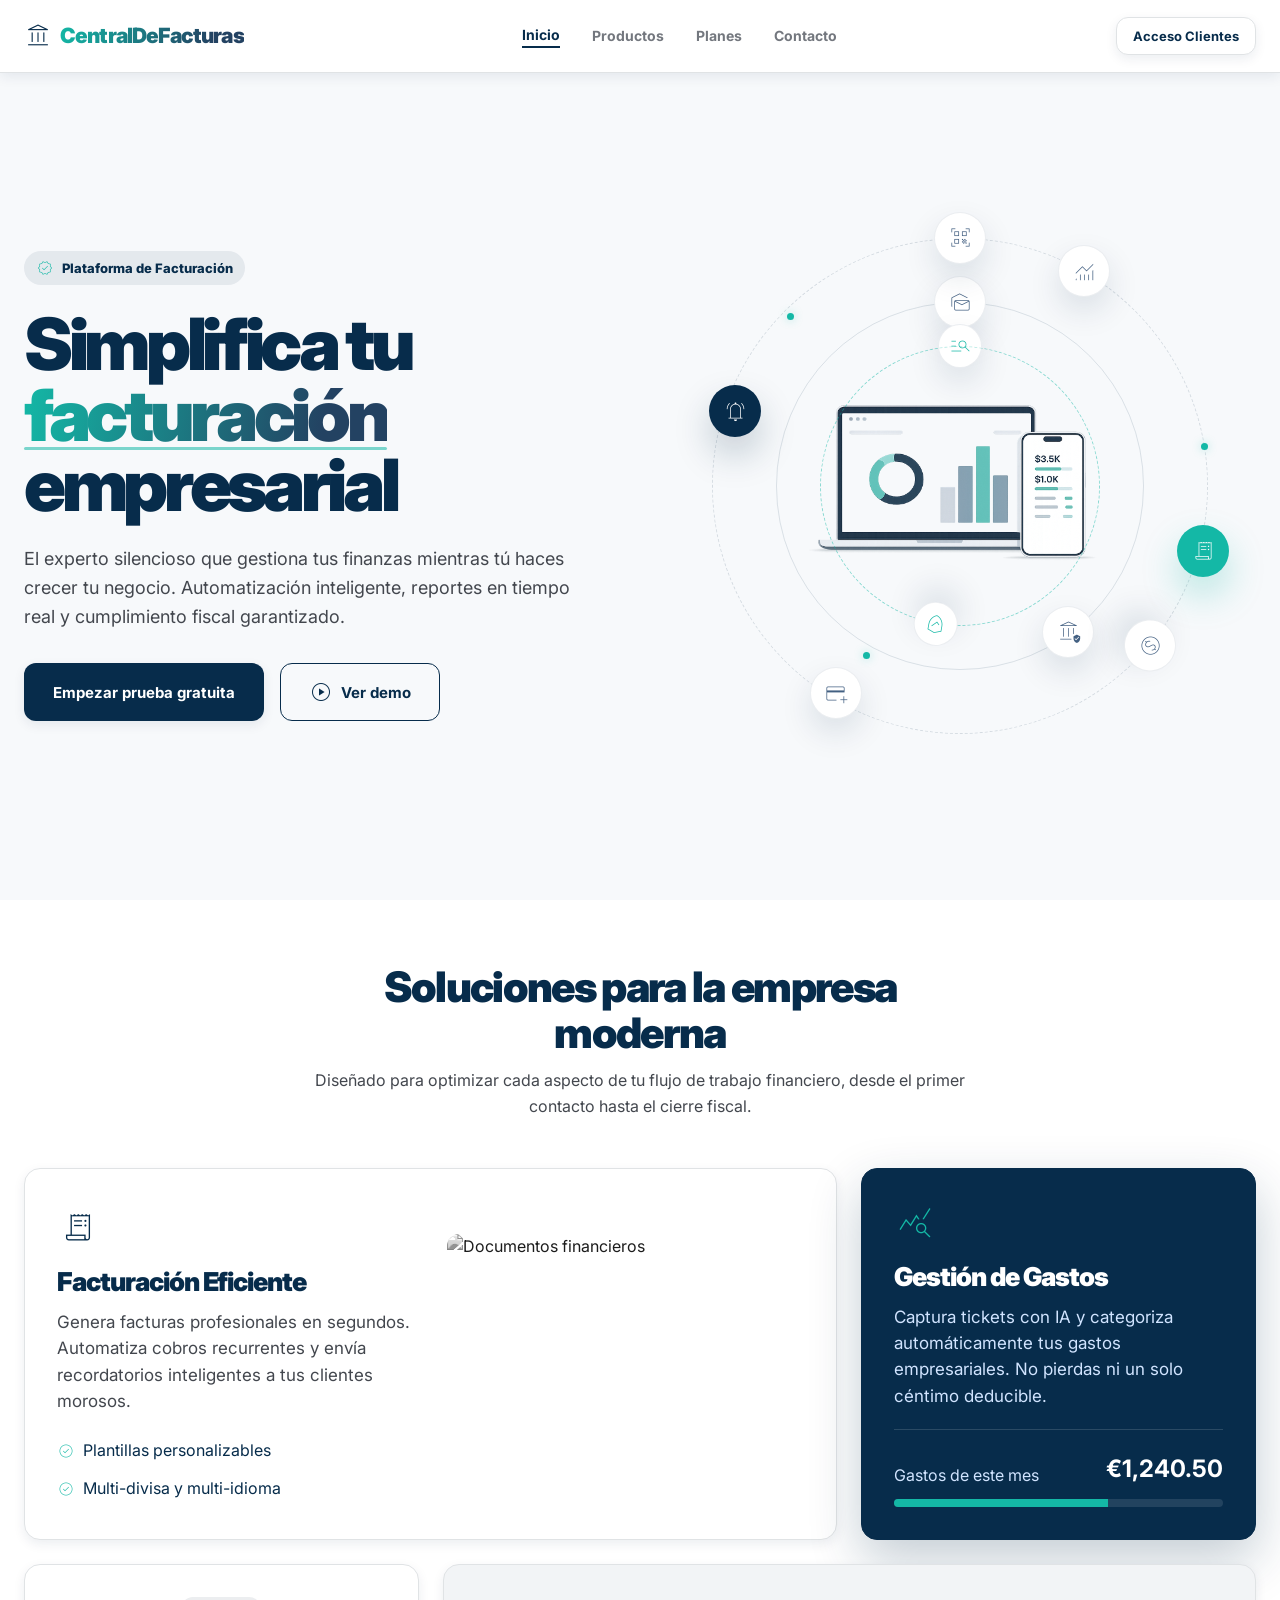
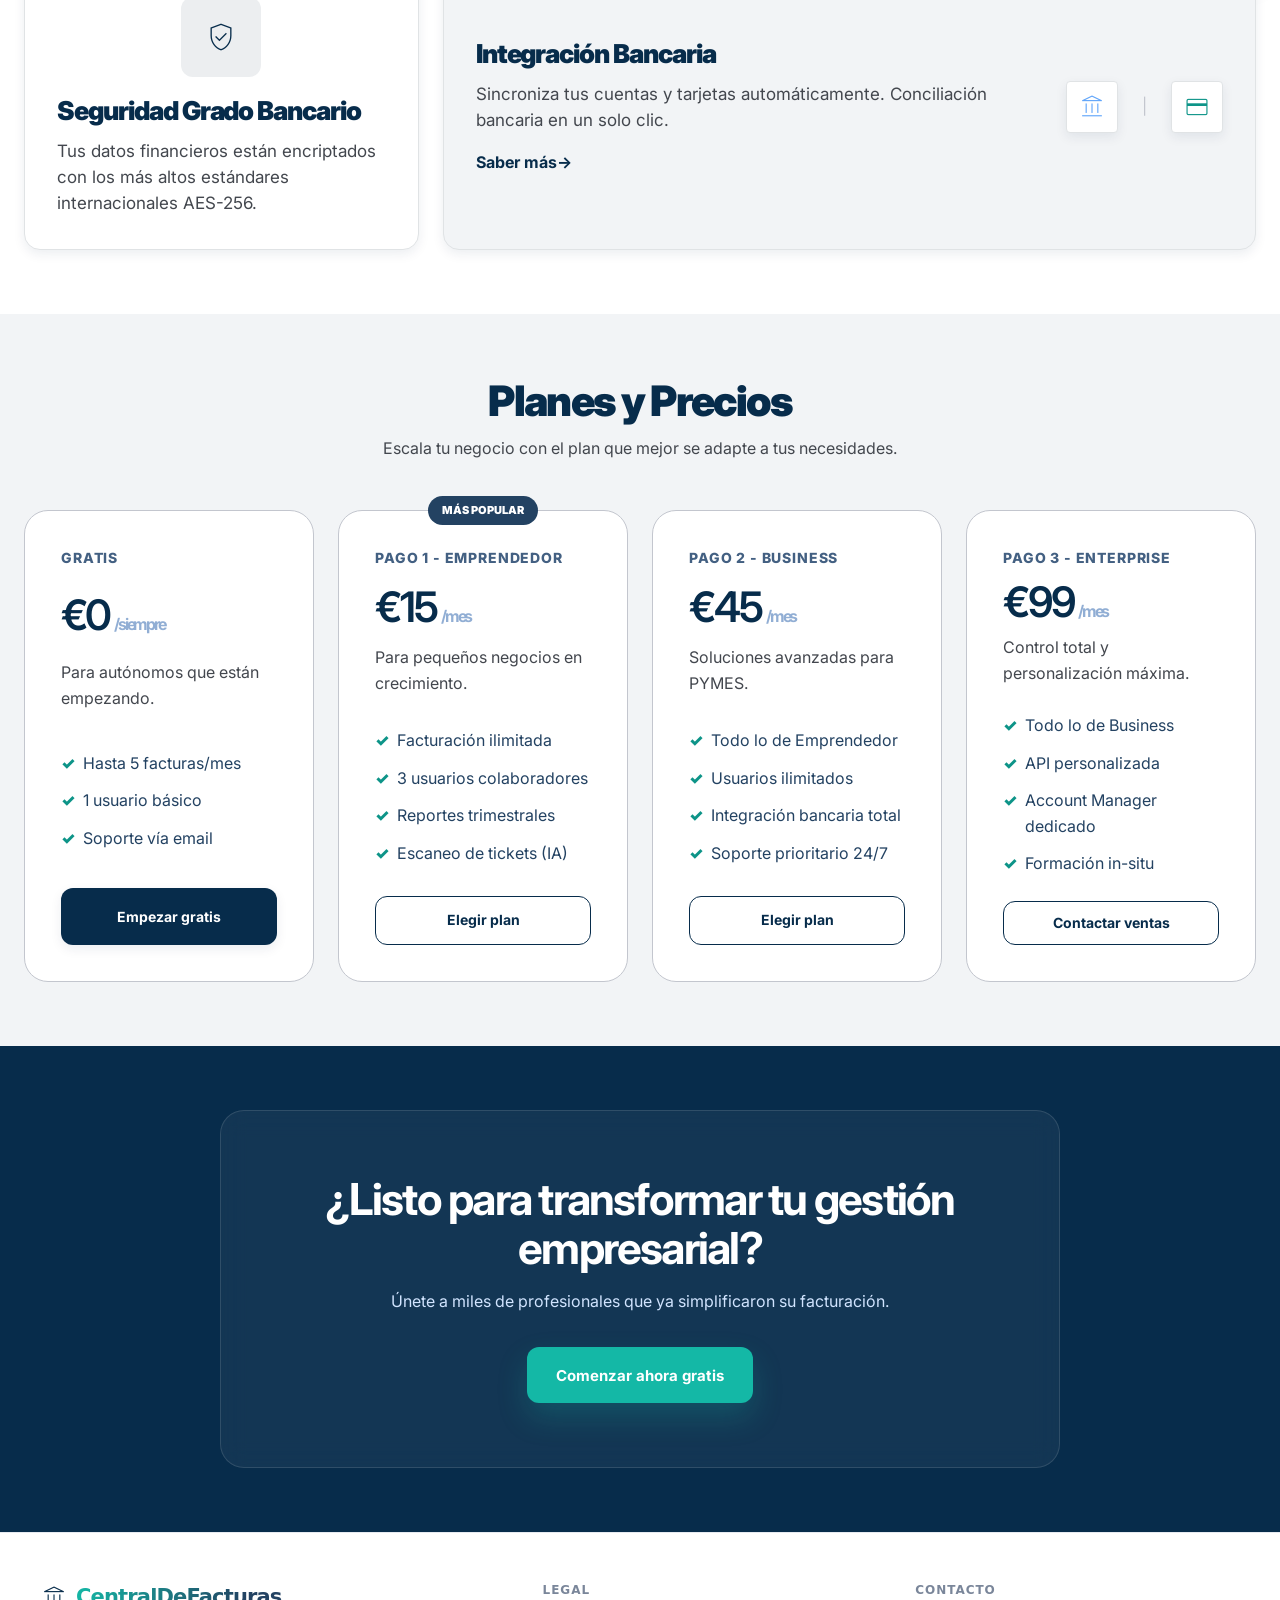
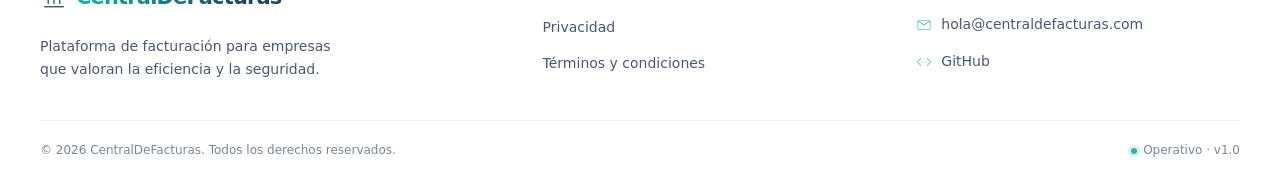
==== commit 9bd4c10a: "responsive header and footer" ====
--- a/index.html
+++ b/index.html
@@ -63,13 +63,8 @@
             <div class="icon-node icon-primary node-static-2"><span class="material-symbols-outlined">notifications_active</span></div>
             <div class="icon-node icon-soft node-static-1"><span class="material-symbols-outlined">monitoring</span></div>
             <div class="icon-node icon-soft node-static-4"><span class="material-symbols-outlined">add_card</span></div>   
-            <div class="icon-node icon-soft node-static-5">
-              <span class="material-symbols-outlined">mark_as_unread</span>
-            </div>            
-
-            <div class="icon-node icon-soft node-static-6">
-              <span class="material-symbols-outlined">account_balance</span>
-            </div>    
+            <div class="icon-node icon-soft node-static-5"><span class="material-symbols-outlined">mark_as_unread</span></div>            
+            <div class="icon-node icon-soft node-static-6"><span class="material-symbols-outlined">Assured_workload</span></div>    
             <!-- Iconos girando órbita exterior -->
             <div class="orbit-runner orbit-runner-outer runner-speed-1">
               <div class="icon-node icon-soft"><span class="material-symbols-outlined">qr_code_scanner</span></div>
@@ -82,7 +77,7 @@
               <div class="icon-node icon-line"><span class="material-symbols-outlined">manage_search</span></div>
             </div>
             <div class="orbit-runner orbit-runner-inner runner-speed-4">
-              <div class="icon-node icon-line"><span class="material-symbols-outlined">shield</span></div>
+              <div class="icon-node icon-line"><span class="material-symbols-outlined">Verified_user</span></div>
             </div>
           </div>
         </div>
@@ -120,7 +115,7 @@
           </article>
 
           <article class="module-card module-card-center reveal" style="transition-delay:180ms;">
-            <div class="module-icon module-icon-soft"><span class="material-symbols-outlined">shield</span></div>
+            <div class="module-icon module-icon-soft"><span class="material-symbols-outlined">Verified_user</span></div>
             <h3>Seguridad Grado Bancario</h3>
             <p>Tus datos financieros están encriptados con los más altos estándares internacionales AES-256.</p>
           </article>
@@ -177,22 +172,59 @@
       <div class="container">
         <div class="cta-card reveal">
           <h2>¿Listo para transformar tu gestión empresarial?</h2>
-          <p>Únete a miles de profesionales que ya han simplificado su vida con invoiceTrack. Empieza hoy tu prueba de 14 días sin compromiso.</p>
-          <div class="cta-actions"><a class="btn btn-accent btn-lg" href="https://app.centraldefacturas.com/login">Comenzar ahora gratis</a><span>No requiere tarjeta de crédito</span></div>
+          <p>Únete a miles de profesionales que ya simplificaron su facturación.</p>
+          <div class="cta-actions"><a class="btn btn-accent btn-lg" href="https://app.centraldefacturas.com/login">Comenzar ahora gratis</a></div>
         </div>
       </div>
     </section>
   </main>
 
-  <footer class="site-footer">
-    <div class="container footer-grid">
-      <div>
-        <a class="brand" href="#"><span class="material-symbols-outlined brand-icon">account_balance</span><span class="brand-name">invoice<span>Track</span></span></a>
-        <p>© 2026 invoiceTrack. Plataforma de facturación para empresas que valoran eficiencia y seguridad.</p>
-      </div>
-      <div><h4>Empresa</h4><a href="#">Sobre nosotros</a><a href="#">Blog</a><a href="#">Carreras</a></div>
-      <div><h4>Soporte</h4><a href="#">Centro de ayuda</a><a href="#">Contacto</a><a href="#">Status</a></div>
-      <div><h4>Legal</h4><a href="#">Privacidad</a><a href="#">Términos</a><a href="#">Cookies</a></div>
+  <footer class="cdf-footer">
+    <div class="cdf-footer__inner">
+      <!-- Brand -->
+      <div class="cdf-footer__brand">
+        <a class="brand" href="#" aria-label="invoiceTrack inicio">
+          <span class="material-symbols-outlined brand-icon">account_balance</span>
+          <span class="brand-name brand-gradient">CentralDeFacturas</span>
+        </a>
+        <p class="cdf-footer__tagline">
+          Plataforma de facturación para empresas que valoran la eficiencia y la seguridad.
+        </p>
+      </div>
+
+      <!-- Legal -->
+      <div class="cdf-footer__col">
+        <h4 class="cdf-footer__title">Legal</h4>
+        <ul class="cdf-footer__links">
+          <li><a href="#">Privacidad</a></li>
+          <li><a href="#">Términos y condiciones</a></li>
+        </ul>
+      </div>
+
+      <!-- Contacto -->
+      <div class="cdf-footer__col">
+        <h4 class="cdf-footer__title">Contacto</h4>
+        <ul class="cdf-footer__links">
+          <li>
+            <a href="/cdn-cgi/l/email-protection#5c3433303d1c3f3932282e3d3038393a3d3f28292e3d2f723f3331">
+              <span class="material-symbols-outlined">Mail</span>
+              <span class="__cf_email__" data-cfemail="9df5f2f1fcddfef8f3e9effcf1f9f8fbfcfee9e8effceeb3fef2f0">hola@centraldefacturas.com</span>
+            </a>
+          </li>
+          <li>
+            <a href="https://github.com/LihuelM/invoiceTrack" target="_blank" rel="noopener">
+              <span class="material-symbols-outlined">Settings_ethernet</span>
+              GitHub
+            </a>
+          </li>
+        </ul>
+      </div>
+
+    </div>
+
+    <div class="cdf-footer__bottom">
+      <span>© 2026 CentralDeFacturas. Todos los derechos reservados.</span>
+      <span class="cdf-footer__status">Operativo · v1.0</span>
     </div>
   </footer>
 
--- a/css/styles.css
+++ b/css/styles.css
@@ -104,7 +104,7 @@
 }
 
 .material-symbols-outlined {
-  font-variation-settings: 'FILL' 0, 'wght' 500;
+  font-variation-settings: 'FILL' 0, 'wght' 200;
 }
 
 /* ==========================================================================
@@ -1097,43 +1097,74 @@
 /* ==========================================================================
    Footer
    ========================================================================== */
-
-.site-footer {
-  padding: var(--space-8) 0;
-  background: var(--surface-100);
-  border-top: 1px solid var(--border-soft);
-}
-
-.footer-grid {
-  display: grid;
-  grid-template-columns: 2fr repeat(3, 1fr);
-  gap: var(--space-6);
-}
-
-.site-footer p {
-  max-width: 360px;
-  margin-top: var(--space-4);
-  color: var(--text-tertiary);
-  font-size: 13px;
-}
-
-.site-footer h4 {
-  margin-bottom: var(--space-3);
-  color: var(--primary-100);
-  font-size: 14px;
-}
-
-.site-footer a:not(.brand) {
-  display: block;
-  margin-top: var(--space-2);
-  color: var(--text-tertiary);
-  font-size: 13px;
-}
-
-.site-footer a:hover {
-  color: var(--primary-100);
-}
-
+.cdf-footer {
+    background: #ffffff;
+    border-top: 1px solid #e6eaf0;
+    padding: 48px 32px 24px;
+    font-family: 'Plus Jakarta Sans', system-ui, -apple-system, sans-serif;
+    color: #1B2A41;
+  }
+  .cdf-footer__inner {
+    max-width: 1200px;
+    margin: 0 auto;
+    display: grid;
+    grid-template-columns: 1.4fr 1fr 1fr;
+    gap: 48px;
+    align-items: start;
+  }
+  .cdf-footer__tagline {
+    margin: 16px 0 0;
+    color: #4a5775;
+    font-size: 14px;
+    line-height: 1.6;
+    max-width: 320px;
+  }
+  .cdf-footer__title {
+    margin: 0 0 14px;
+    font-size: 12px;
+    font-weight: 700;
+    letter-spacing: 0.08em;
+    text-transform: uppercase;
+    color: #7a869a;
+  }
+  .cdf-footer__links {
+    list-style: none; padding: 0; margin: 0;
+    display: flex; flex-direction: column; gap: 10px;
+  }
+  .cdf-footer__links a {
+    display: inline-flex; align-items: center; gap: 8px;
+    color: #4a5775;
+    text-decoration: none;
+    font-size: 14px;
+    line-height: 1.5;
+    transition: color .15s ease;
+  }
+  .cdf-footer__links a:hover { color: #2EB5A4; }
+  .cdf-footer__links .material-icons {
+    font-size: 16px;
+    color: #2EB5A4;
+  }
+  .cdf-footer__links .material-symbols-outlined{
+     color: #2EB5A4;
+     font-size: 18px;
+  }
+  .cdf-footer__bottom {
+    max-width: 1200px;
+    margin: 40px auto 0;
+    padding-top: 20px;
+    border-top: 1px solid #eef1f6;
+    display: flex; justify-content: space-between; align-items: center;
+    flex-wrap: wrap; gap: 12px;
+    font-size: 12px; color: #7a869a;
+  }
+  .cdf-footer__status {
+    display: inline-flex; align-items: center; gap: 6px;
+  }
+  .cdf-footer__status::before {
+    content: ''; width: 6px; height: 6px; border-radius: 50%;
+    background: #2EB5A4;
+    box-shadow: 0 0 0 3px rgba(46,181,164,.18);
+  }
 /* ==========================================================================
    Animations
    ========================================================================== */
--- a/css/responsive.css
+++ b/css/responsive.css
@@ -1,9 +1,7 @@
+/* Tablet horizontal — mantener 2 columnas, escalar la animación */
 @media (max-width: 1100px) {
-  .hero-grid,
   .module-card-wide,
   .module-showcase-grid { grid-template-columns: 1fr; }
-  .hero-content { max-width: 760px; }
-  .hero-visual { max-width: 560px; margin-inline: auto; }
   .module-card-integrations { grid-column: auto; }
   .pricing-grid { grid-template-columns: repeat(2, 1fr); }
   .pricing-card.featured { transform: none; }
@@ -14,15 +12,32 @@
       "security integrations";
     gap: var(--space-5);
   }
+  .module-card-wide { grid-template-columns: 1fr 1fr; }
+  .module-image { height: 100%; min-height: 240px; }
 
-  .module-card-wide {
-    grid-template-columns: 1fr 1fr;
+  /* Hero: seguir en 2 columnas, achicar todo */
+  .hero-grid { gap: var(--space-5); }
+  .hero-content { max-width: 100%; }
+  .hero-content p { font-size: 16px; }
+  .orbital-container { width: min(100%, 420px); }
+  .icon-node { width: 44px; height: 44px; }
+  .icon-node .material-symbols-outlined { font-size: 22px; }
+  .icon-line { width: 38px; height: 38px; }
+}
+
+/* Tablet vertical (incluye 768) — 2 columnas más compactas */
+@media (max-width: 900px) {
+  .hero-grid {
+    grid-template-columns: 1.05fr 1fr;
+    gap: var(--space-4);
   }
-
-  .module-image {
-    height: 100%;
-    min-height: 240px;
-  }
+  .hero-content p { font-size: 15px; max-width: 100%; }
+  .hero-actions { gap: var(--space-3); }
+  .orbital-container { width: min(100%, 340px); }
+  .icon-node { width: 38px; height: 38px; box-shadow: 0 8px 18px rgba(7,44,75,.12); }
+  .icon-node .material-symbols-outlined { font-size: 19px; }
+  .icon-line { width: 32px; height: 32px; }
+  .orbit-dot { width: 5px; height: 5px; }
 }
 
 @media (max-width: 860px) {
@@ -51,9 +66,19 @@
   body.nav-open .nav-toggle span:nth-child(2) { opacity: 0; }
   body.nav-open .nav-toggle span:nth-child(3) { transform: translateY(-7px) rotate(-45deg); }
   .section { padding: 72px 0; }
-  .hero { min-height: auto; padding-top: 72px; }
   .module-card-integrations { flex-direction: column; align-items: flex-start; }
-  .footer-grid { grid-template-columns: 1fr 1fr; }
+  .cdf-footer { padding: 40px 24px 20px; }
+    .cdf-footer__inner {
+      grid-template-columns: 1fr 1fr;
+      gap: 32px 24px;
+    }
+    .cdf-footer__brand {
+      grid-column: 1 / -1;
+      padding-bottom: 8px;
+      border-bottom: 1px solid #eef1f6;
+      margin-bottom: 8px;
+    }
+    .cdf-footer__tagline { max-width: 480px; }
 }
 
 @media (max-width: 640px) {
@@ -62,40 +87,50 @@
   .main-nav { top: 64px; }
   .brand-name { font-size: 19px; }
   .header-actions .btn { display: none; }
-  .hero-actions,
+
+  /* Hero pasa a una columna, animación debajo */
+  .hero-grid { grid-template-columns: 1fr; gap: var(--space-5); }
+  .hero-content { max-width: 100%; }
+  .orbital-container { width: min(100%, 300px); }
+
+  /* Botones del hero: lado a lado, ocupando 50/50 */
+  .hero-actions {
+    flex-direction: row;
+    flex-wrap: nowrap;
+    gap: var(--space-3);
+    align-items: stretch;
+  }
+  .hero-actions .btn {
+    flex: 1 1 0;
+    width: auto;
+    padding-inline: 12px;
+    font-size: 14px;
+    justify-content: center;
+    white-space: nowrap;
+  }
+  .hero-actions .btn .material-symbols-outlined { font-size: 18px; }
+
+  /* Resto: como lo tenías */
   .trust-row,
   .cta-actions { align-items: stretch; flex-direction: column; }
-  .btn { width: 100%; }
-  .module-card,
-  .pricing-card,
-  .cta-card { padding: 24px; }
+  .trust-row .btn,
+  .cta-actions .btn { width: 100%; }
+
+  .module-card, .pricing-card, .cta-card { padding: 24px; }
   .module-image { min-height: 180px; }
   .pricing-grid { grid-template-columns: 1fr; }
-  .footer-grid { grid-template-columns: 1fr; }
-   .module-showcase-grid {
+  .module-showcase-grid {
     grid-template-columns: 1fr;
-    grid-template-areas:
-      "invoice"
-      "expenses"
-      "security"
-      "integrations";
+    grid-template-areas: "invoice" "expenses" "security" "integrations";
     gap: var(--space-5);
   }
-
-  .module-card-wide {
-    grid-template-columns: 1fr;
-  }
-
-  .module-card-wide .module-image {
-    display: none;
-  }
-
-  .module-card-integrations {
-    flex-direction: column;
-    align-items: flex-start;
-  }
-
-  .module-bank-icons {
-    margin-top: var(--space-4);
-  }
-}
+  .module-card-wide { grid-template-columns: 1fr; }
+  .module-card-wide .module-image { display: none; }
+  .module-card-integrations { flex-direction: column; align-items: flex-start; }
+  .module-bank-icons { margin-top: var(--space-4); }
+  .cdf-footer { padding: 36px 20px 18px; }
+  .cdf-footer__inner { grid-template-columns: 1fr; gap: 28px; }
+  .cdf-footer__brand { border-bottom: none; padding-bottom: 0; margin-bottom: 0; }
+  .cdf-footer__brand .cdf-wordmark { font-size: 20px; }
+  .cdf-footer__bottom { flex-direction: column-reverse; align-items: flex-start; text-align: left; }
+}
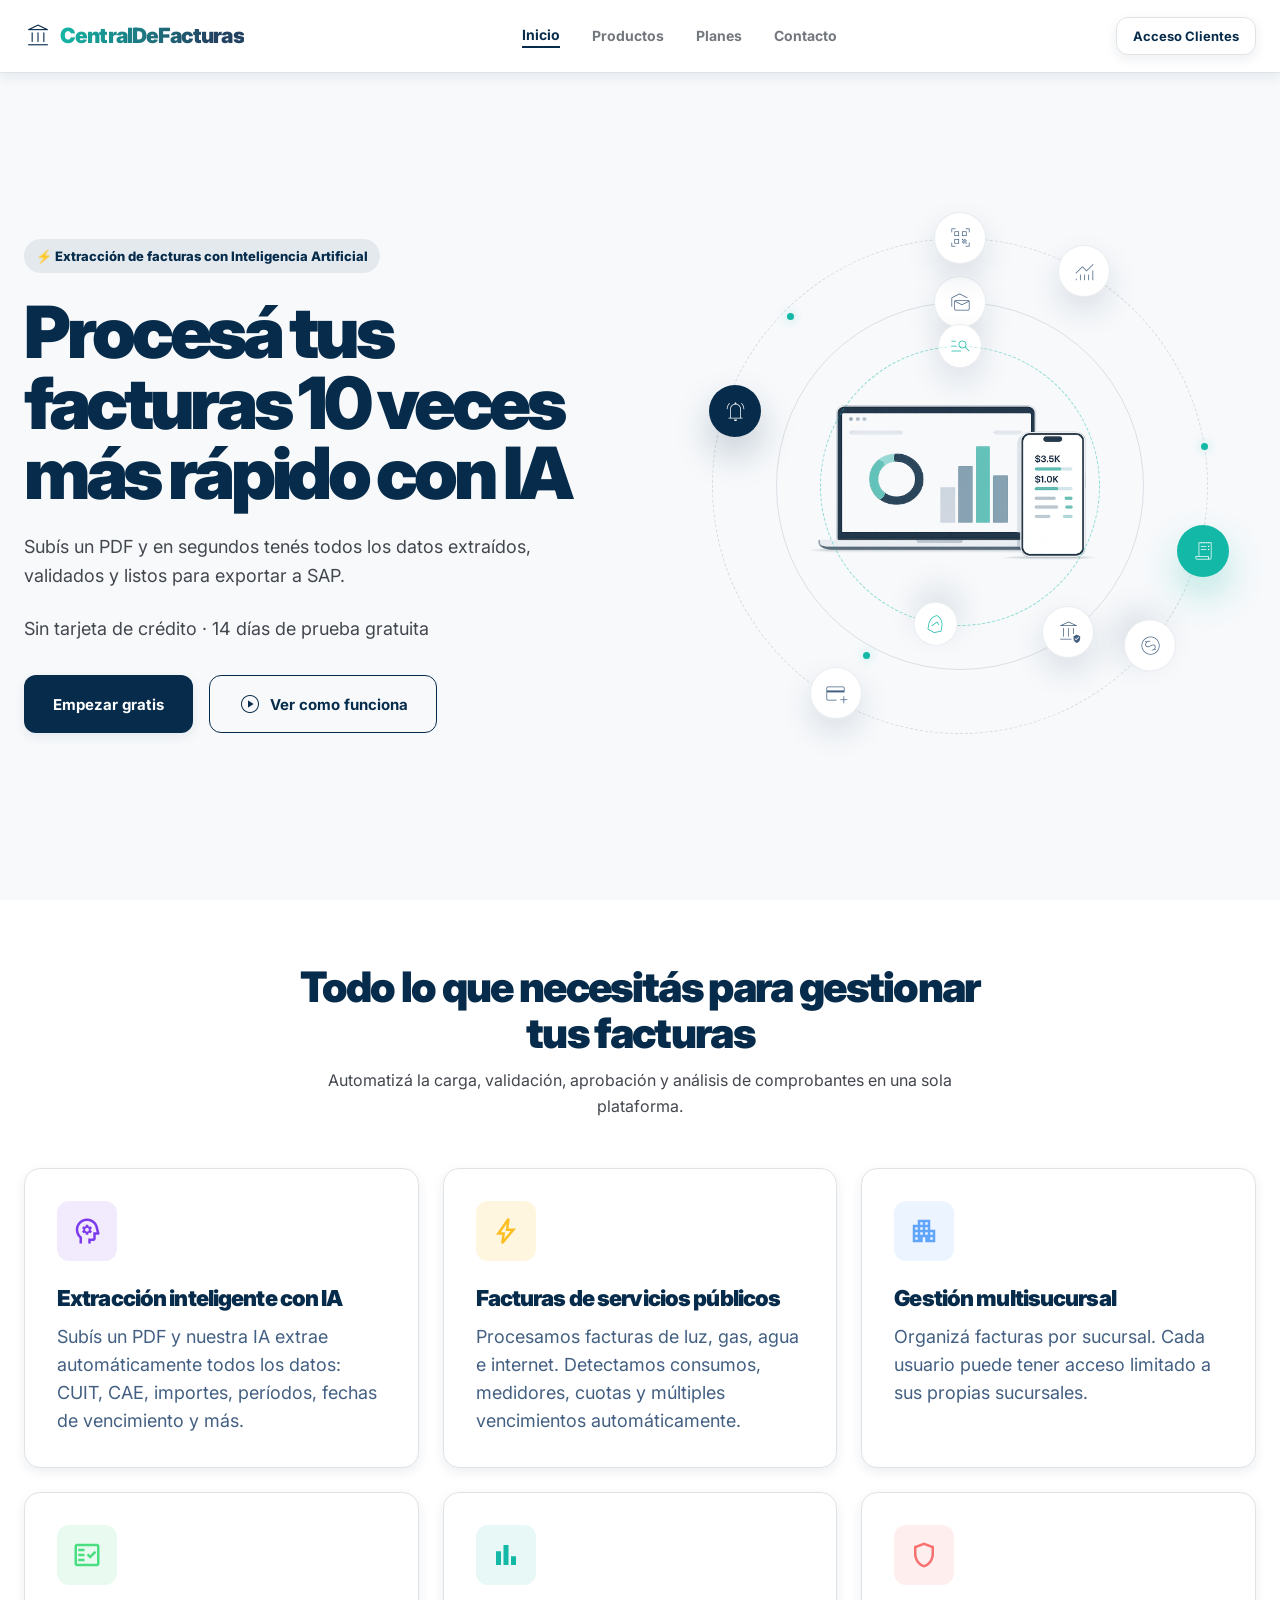
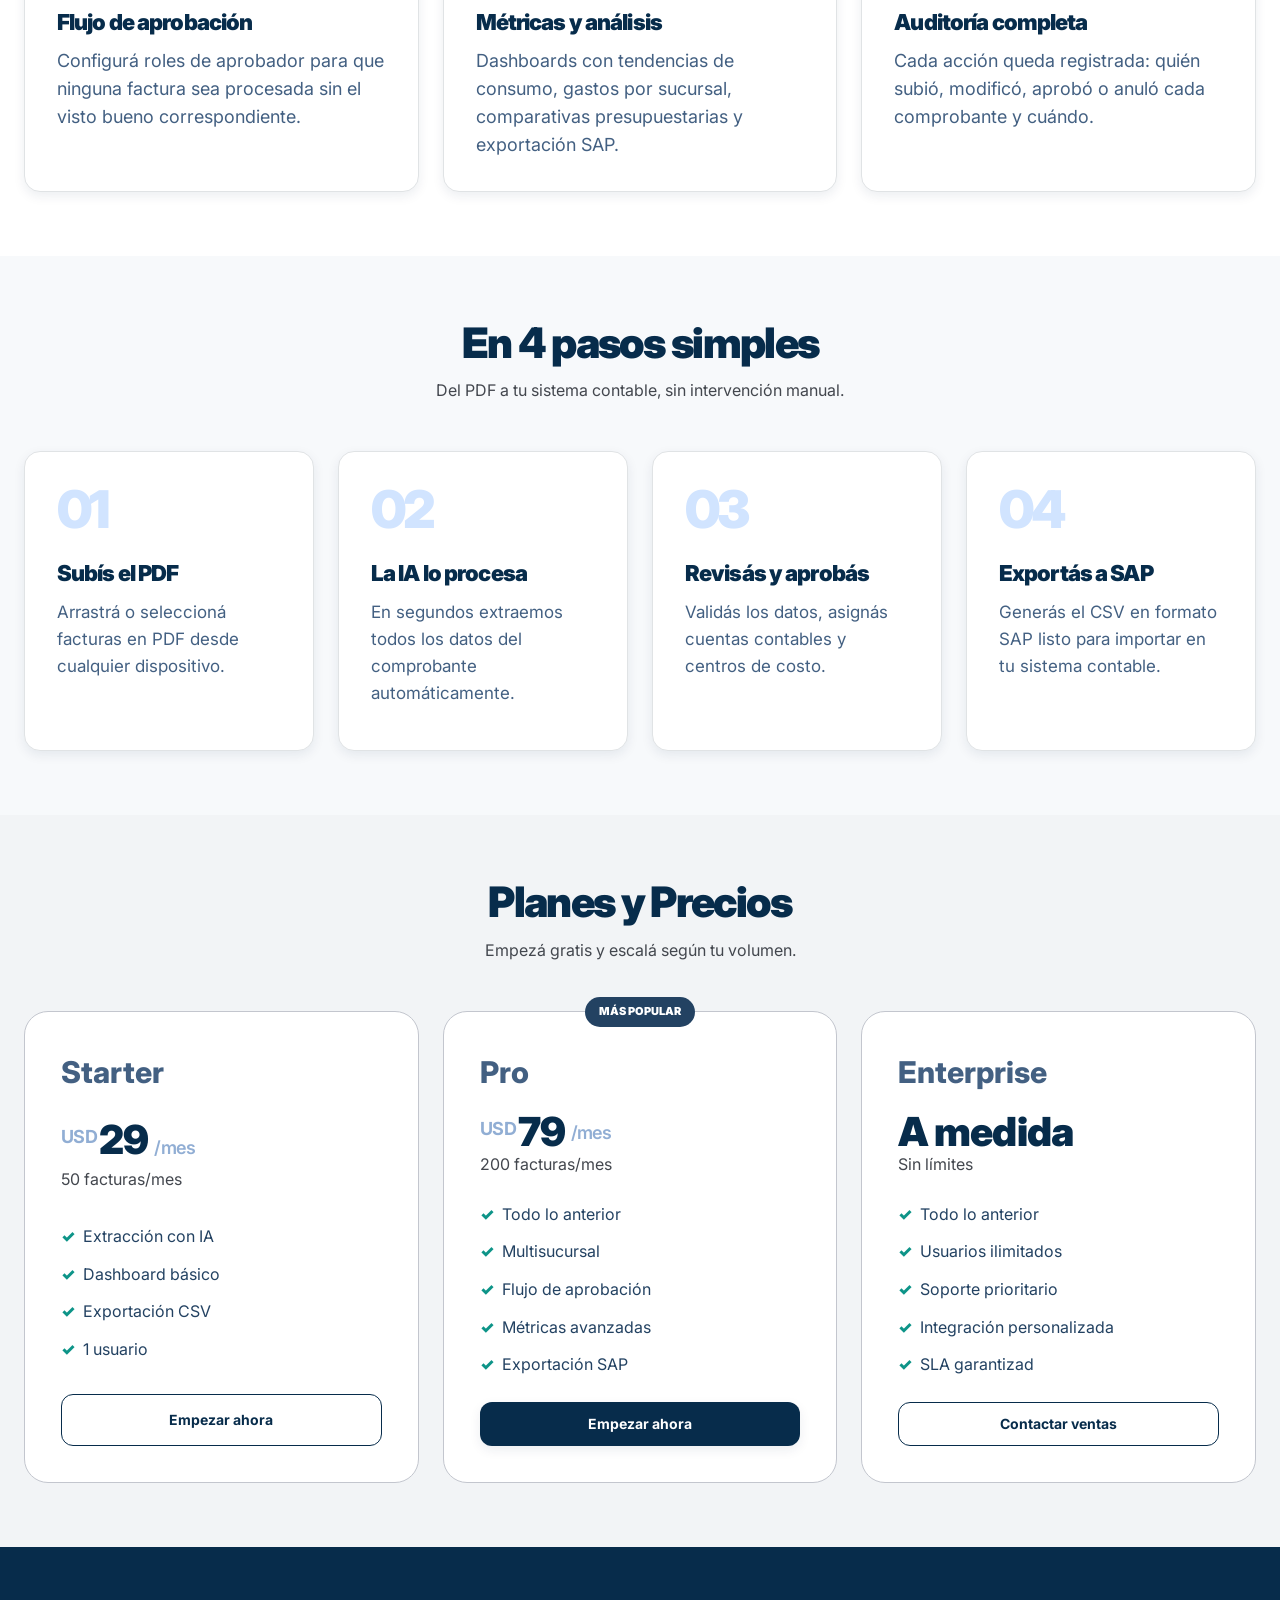
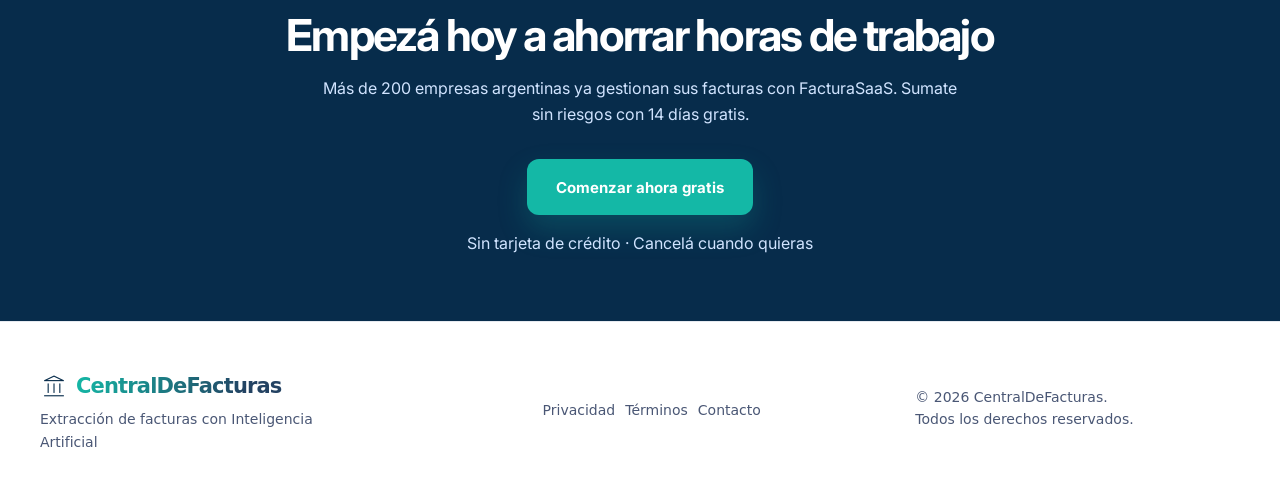
==== commit 7852954e: "refactor(layout): redesign landing sections and responsive layout" ====
--- a/index.html
+++ b/index.html
@@ -40,14 +40,15 @@
     <section class="hero section" id="inicio">
       <div class="container hero-grid">
         <div class="hero-content reveal">
-          <div class="eyebrow"><span class="material-symbols-outlined">verified</span> Plataforma de Facturación</div>
+          <div class="eyebrow">⚡ Extracción de facturas con Inteligencia Artificial</div>
           <h1 class="hero-title">
-            Simplifica tu <em>facturación</em> empresarial
+            Procesá tus facturas 10 veces más rápido con IA
           </h1>
-          <p>El experto silencioso que gestiona tus finanzas mientras tú haces crecer tu negocio. Automatización inteligente, reportes en tiempo real y cumplimiento fiscal garantizado.</p>
+          <p>Subís un PDF y en segundos tenés todos los datos extraídos, validados y listos para exportar a SAP.</p>
+          <p>Sin tarjeta de crédito · 14 días de prueba gratuita</p>
           <div class="hero-actions">
-            <a class="btn btn-primary btn-lg" href="#planes">Empezar prueba gratuita</a>
-            <a class="btn btn-outline btn-lg" href="#productos"><span class="material-symbols-outlined">play_circle</span> Ver demo</a>
+            <a class="btn btn-primary btn-lg" href="#planes">Empezar gratis</a>
+            <a class="btn btn-outline btn-lg" href="#productos"><span class="material-symbols-outlined">play_circle</span> Ver como funciona</a>
           </div>
         </div>
 
@@ -87,50 +88,92 @@
     <section class="section modules" id="productos">
       <div class="container">
         <div class="section-header reveal">
-          <h2>Soluciones para la empresa moderna</h2>
-          <p>Diseñado para optimizar cada aspecto de tu flujo de trabajo financiero, desde el primer contacto hasta el cierre fiscal.</p>
-        </div>
-
-        <div class="module-showcase-grid">
-          <article class="module-card module-card-wide reveal">
-            <div>
-              <div class="module-icon"><span class="material-symbols-outlined">receipt_long</span></div>
-              <h3>Facturación Eficiente</h3>
-              <p>Genera facturas profesionales en segundos. Automatiza cobros recurrentes y envía recordatorios inteligentes a tus clientes morosos.</p>
-              <ul class="module-list">
-                <li><span class="material-symbols-outlined">check_circle</span> Plantillas personalizables</li>
-                <li><span class="material-symbols-outlined">check_circle</span> Multi-divisa y multi-idioma</li>
-              </ul>
-            </div>
-            <img class="module-image" src="https://lh3.googleusercontent.com/aida-public/[base64]" alt="Documentos financieros" />
-          </article>
-
-          <article class="module-card module-card-primary reveal" style="transition-delay:120ms;">
-            <div class="module-icon"><span class="material-symbols-outlined">query_stats</span></div>
-            <h3>Gestión de Gastos</h3>
-            <p>Captura tickets con IA y categoriza automáticamente tus gastos empresariales. No pierdas ni un solo céntimo deducible.</p>
-            <hr />
-            <div class="module-stat-row"><span>Gastos de este mes</span><strong>€1,240.50</strong></div>
-            <div class="module-progress"><span></span></div>
-          </article>
-
-          <article class="module-card module-card-center reveal" style="transition-delay:180ms;">
-            <div class="module-icon module-icon-soft"><span class="material-symbols-outlined">Verified_user</span></div>
-            <h3>Seguridad Grado Bancario</h3>
-            <p>Tus datos financieros están encriptados con los más altos estándares internacionales AES-256.</p>
-          </article>
-
-          <article class="module-card module-card-integrations reveal" style="transition-delay:240ms;">
-            <div>
-              <h3>Integración Bancaria</h3>
-              <p>Sincroniza tus cuentas y tarjetas automáticamente. Conciliación bancaria en un solo clic.</p>
-              <a href="#">Saber más <span>→</span></a>
-            </div>
-            <div class="module-bank-icons" aria-hidden="true">
-              <div><span class="material-symbols-outlined">account_balance</span></div>
-              <span>|</span>
-              <div><span class="material-symbols-outlined">credit_card</span></div>
-            </div>
+          <h2>Todo lo que necesitás para gestionar tus facturas</h2>
+          <p>Automatizá la carga, validación, aprobación y análisis de comprobantes en una sola plataforma.</p>
+        </div>
+      
+        <div class="features-grid">
+          <article class="feature-card reveal">
+            <div class="feature-icon feature-icon-violet">
+              <span class="material-symbols-outlined">psychology</span>
+            </div>
+            <h3>Extracción inteligente con IA</h3>
+            <p>Subís un PDF y nuestra IA extrae automáticamente todos los datos: CUIT, CAE, importes, períodos, fechas de vencimiento y más.</p>
+          </article>
+        
+          <article class="feature-card reveal" style="transition-delay:80ms;">
+            <div class="feature-icon feature-icon-warning">
+              <span class="material-symbols-outlined">bolt</span>
+            </div>
+            <h3>Facturas de servicios públicos</h3>
+            <p>Procesamos facturas de luz, gas, agua e internet. Detectamos consumos, medidores, cuotas y múltiples vencimientos automáticamente.</p>
+          </article>
+        
+          <article class="feature-card reveal" style="transition-delay:160ms;">
+            <div class="feature-icon feature-icon-info">
+              <span class="material-symbols-outlined">apartment</span>
+            </div>
+            <h3>Gestión multisucursal</h3>
+            <p>Organizá facturas por sucursal. Cada usuario puede tener acceso limitado a sus propias sucursales.</p>
+          </article>
+        
+          <article class="feature-card reveal" style="transition-delay:240ms;">
+            <div class="feature-icon feature-icon-success">
+              <span class="material-symbols-outlined">fact_check</span>
+            </div>
+            <h3>Flujo de aprobación</h3>
+            <p>Configurá roles de aprobador para que ninguna factura sea procesada sin el visto bueno correspondiente.</p>
+          </article>
+        
+          <article class="feature-card reveal" style="transition-delay:320ms;">
+            <div class="feature-icon feature-icon-accent">
+              <span class="material-symbols-outlined">bar_chart</span>
+            </div>
+            <h3>Métricas y análisis</h3>
+            <p>Dashboards con tendencias de consumo, gastos por sucursal, comparativas presupuestarias y exportación SAP.</p>
+          </article>
+        
+          <article class="feature-card reveal" style="transition-delay:400ms;">
+            <div class="feature-icon feature-icon-error">
+              <span class="material-symbols-outlined">shield</span>
+            </div>
+            <h3>Auditoría completa</h3>
+            <p>Cada acción queda registrada: quién subió, modificó, aprobó o anuló cada comprobante y cuándo.</p>
+          </article>
+        </div>
+      </div>
+    </section>
+
+    <section class="section process">
+      <div class="container">
+        <div class="section-header reveal">
+          <h2>En 4 pasos simples</h2>
+          <p>Del PDF a tu sistema contable, sin intervención manual.</p>
+        </div>
+      
+        <div class="process-grid">
+          <article class="process-card reveal">
+            <span class="process-number">01</span>
+            <h3>Subís el PDF</h3>
+            <p>Arrastrá o seleccioná facturas en PDF desde cualquier dispositivo.</p>
+          </article>
+        
+          <article class="process-card reveal" style="transition-delay:80ms;">
+            <span class="process-number">02</span>
+            <h3>La IA lo procesa</h3>
+            <p>En segundos extraemos todos los datos del comprobante automáticamente.</p>
+          </article>
+        
+          <article class="process-card reveal" style="transition-delay:160ms;">
+            <span class="process-number">03</span>
+            <h3>Revisás y aprobás</h3>
+            <p>Validás los datos, asignás cuentas contables y centros de costo.</p>
+          </article>
+        
+          <article class="process-card reveal" style="transition-delay:240ms;">
+            <span class="process-number">04</span>
+            <h3>Exportás a SAP</h3>
+            <p>Generás el CSV en formato SAP listo para importar en tu sistema contable.</p>
           </article>
         </div>
       </div>
@@ -140,28 +183,56 @@
       <div class="container">
         <div class="section-header reveal">
           <h2>Planes y Precios</h2>
-          <p>Escala tu negocio con el plan que mejor se adapte a tus necesidades.</p>
+          <p>Empezá gratis y escalá según tu volumen.</p>
         </div>
         <div class="pricing-grid">
           <article class="pricing-card reveal">
-            <h3>Gratis</h3><div class="price">€0<span>/siempre</span></div><p>Para autónomos que están empezando.</p>
-            <ul><li>Hasta 5 facturas/mes</li><li>1 usuario básico</li><li>Soporte vía email</li></ul>
-            <a class="btn btn-primary" href="https://app.centraldefacturas.com/login">Empezar gratis</a>
+            <h3>Starter</h3>
+            <div class="price">
+              <span>USD</span>
+              <strong>29</strong>
+              <span>/mes</span>
+            </div>
+            <p>50 facturas/mes</p>
+            <ul>
+              <li>Extracción con IA</li>
+              <li>Dashboard básico</li>
+              <li>Exportación CSV</li>
+              <li>1 usuario</li>
+            </ul>
+            <a class="btn btn-outline" href="https://app.centraldefacturas.com/login">Empezar ahora</a>
           </article>
           <article class="pricing-card featured reveal" style="transition-delay:100ms;">
             <div class="popular-badge">Más popular</div>
-            <h3>Pago 1 - Emprendedor</h3><div class="price">€15<span>/mes</span></div><p>Para pequeños negocios en crecimiento.</p>
-            <ul><li>Facturación ilimitada</li><li>3 usuarios colaboradores</li><li>Reportes trimestrales</li><li>Escaneo de tickets (IA)</li></ul>
-            <a class="btn btn-outline" href="https://app.centraldefacturas.com/login">Elegir plan</a>
-          </article>
-          <article class="pricing-card reveal" style="transition-delay:160ms;">
-            <h3>Pago 2 - Business</h3><div class="price">€45<span>/mes</span></div><p>Soluciones avanzadas para PYMES.</p>
-            <ul><li>Todo lo de Emprendedor</li><li>Usuarios ilimitados</li><li>Integración bancaria total</li><li>Soporte prioritario 24/7</li></ul>
-            <a class="btn btn-outline" href="https://app.centraldefacturas.com/login">Elegir plan</a>
+            <h3>Pro</h3>
+            <div class="price">
+              <span>USD</span>
+              <strong>79</strong>
+              <span>/mes</span>
+            </div>  
+            <p>200 facturas/mes</p>
+            <ul>
+              <li>Todo lo anterior</li>
+              <li>Multisucursal</li>
+              <li>Flujo de aprobación </li>
+              <li>Métricas avanzadas</li>
+              <li>Exportación SAP</li>
+            </ul>
+            <a class="btn btn-primary" href="https://app.centraldefacturas.com/login">Empezar ahora</a>
           </article>
           <article class="pricing-card reveal" style="transition-delay:220ms;">
-            <h3>Pago 3 - Enterprise</h3><div class="price">€99<span>/mes</span></div><p>Control total y personalización máxima.</p>
-            <ul><li>Todo lo de Business</li><li>API personalizada</li><li>Account Manager dedicado</li><li>Formación in-situ</li></ul>
+            <h3>Enterprise</h3>
+            <div class="price">
+              <strong>A medida</strong>
+            </div>
+            <p>Sin límites</p>
+            <ul>
+              <li>Todo lo anterior</li>
+              <li>Usuarios ilimitados</li>
+              <li>Soporte prioritario</li>
+              <li>Integración personalizada</li>
+              <li>SLA garantizad</li>
+            </ul>
             <a class="btn btn-outline" href="https://app.centraldefacturas.com/login">Contactar ventas</a>
           </article>
         </div>
@@ -171,9 +242,10 @@
     <section class="section cta" id="contacto">
       <div class="container">
         <div class="cta-card reveal">
-          <h2>¿Listo para transformar tu gestión empresarial?</h2>
-          <p>Únete a miles de profesionales que ya simplificaron su facturación.</p>
+          <h2>Empezá hoy a ahorrar horas de trabajo</h2>
+          <p>Más de 200 empresas argentinas ya gestionan sus facturas con FacturaSaaS. Sumate sin riesgos con 14 días gratis.</p>
           <div class="cta-actions"><a class="btn btn-accent btn-lg" href="https://app.centraldefacturas.com/login">Comenzar ahora gratis</a></div>
+          <p>Sin tarjeta de crédito · Cancelá cuando quieras</p>
         </div>
       </div>
     </section>
@@ -188,44 +260,20 @@
           <span class="brand-name brand-gradient">CentralDeFacturas</span>
         </a>
         <p class="cdf-footer__tagline">
-          Plataforma de facturación para empresas que valoran la eficiencia y la seguridad.
+           Extracción de facturas con Inteligencia Artificial
         </p>
       </div>
 
-      <!-- Legal -->
-      <div class="cdf-footer__col">
-        <h4 class="cdf-footer__title">Legal</h4>
-        <ul class="cdf-footer__links">
-          <li><a href="#">Privacidad</a></li>
-          <li><a href="#">Términos y condiciones</a></li>
-        </ul>
-      </div>
-
-      <!-- Contacto -->
-      <div class="cdf-footer__col">
-        <h4 class="cdf-footer__title">Contacto</h4>
-        <ul class="cdf-footer__links">
-          <li>
-            <a href="/cdn-cgi/l/email-protection#5c3433303d1c3f3932282e3d3038393a3d3f28292e3d2f723f3331">
-              <span class="material-symbols-outlined">Mail</span>
-              <span class="__cf_email__" data-cfemail="9df5f2f1fcddfef8f3e9effcf1f9f8fbfcfee9e8effceeb3fef2f0">hola@centraldefacturas.com</span>
-            </a>
-          </li>
-          <li>
-            <a href="https://github.com/LihuelM/invoiceTrack" target="_blank" rel="noopener">
-              <span class="material-symbols-outlined">Settings_ethernet</span>
-              GitHub
-            </a>
-          </li>
-        </ul>
-      </div>
-
-    </div>
-
-    <div class="cdf-footer__bottom">
-      <span>© 2026 CentralDeFacturas. Todos los derechos reservados.</span>
-      <span class="cdf-footer__status">Operativo · v1.0</span>
-    </div>
+      <nav class="cdf-footer__links" aria-label="Links legales">
+        <a href="#">Privacidad</a>
+        <a href="#">Términos</a>
+        <a href="#contacto">Contacto</a>
+      </nav>
+
+      <div class="cdf-footer__copy">
+        <p>© 2026 CentralDeFacturas.</p>
+        <p>Todos los derechos reservados.</p>
+      </div>
   </footer>
 
   <script src="./js/script.js"></script>
--- a/css/styles.css
+++ b/css/styles.css
@@ -734,211 +734,158 @@
 }
 
 /* ==========================================================================
-   Modules
+   Features / Modules
    ========================================================================== */
 
 .modules {
   background: var(--surface-100);
 }
 
-.module-showcase-grid {
+.features-grid {
   display: grid;
   grid-template-columns: repeat(3, 1fr);
-  grid-template-areas:
-    "invoice invoice expenses"
-    "security integrations integrations";
   gap: var(--space-5);
 }
 
-.module-card {
-  min-height: 100%;
-  padding: 32px;
+.feature-card {
+  min-height: 300px;
+  padding: var(--space-6);
   border: 1px solid var(--border-soft);
   border-radius: var(--radius-xl);
   background: var(--surface-100);
   box-shadow: var(--shadow-sm);
-  transition: transform 0.2s, border-color 0.2s, box-shadow 0.2s;
-}
-
-.module-card:hover {
-  transform: translateY(-2px);
+  transition:
+    transform 0.22s ease,
+    border-color 0.22s ease,
+    box-shadow 0.22s ease;
+}
+
+.feature-card:hover {
+  transform: translateY(-4px);
   border-color: rgba(7, 44, 75, 0.22);
   box-shadow: var(--shadow-md);
 }
 
-.module-card-wide {
-  grid-area: invoice;
-  display: grid;
-  grid-template-columns: 1fr 1fr;
-  align-items: center;
-  gap: var(--space-6);
-}
-
-.module-card-primary {
-  grid-area: expenses;
-  background: var(--primary-100);
-  color: var(--text-inverse);
-  border-color: var(--primary-100);
-  box-shadow: var(--shadow-brand);
-}
-
-.module-card-center {
-  grid-area: security;
-  min-height: 100%;
-}
-
-.module-card-integrations {
-  grid-area: integrations;
-  display: flex;
-  align-items: center;
-  justify-content: space-between;
-  gap: var(--space-6);
-  background: var(--surface-80);
-}
-
-.module-icon {
-  width: 42px;
-  height: 42px;
-  display: flex;
+.feature-icon {
+  width: 60px;
+  height: 60px;
+  display: inline-flex;
   align-items: center;
   justify-content: center;
-  margin-bottom: 18px;
-  color: var(--primary-100);
-}
-
-.module-icon .material-symbols-outlined {
-  font-size: 36px;
-}
-
-.module-card-primary .module-icon {
-  color: var(--accent-100);
-}
-
-.module-icon-soft {
-  width: 80px;
-  height: 80px;
-  margin-inline: auto;
+  margin-bottom: var(--space-5);
   border-radius: var(--radius-lg);
-  background: var(--surface-70);
-}
-
-.module-card h3 {
+}
+
+.feature-icon .material-symbols-outlined {
+  font-size: 30px;
+  font-variation-settings:
+    'FILL' 0,
+    'wght' 400,
+    'GRAD' 0,
+    'opsz' 24;
+}
+
+.feature-card h3 {
   margin-bottom: var(--space-3);
   color: var(--primary-100);
-  font-size: 26px;
+  font-size: 22px;
   line-height: 1.2;
   letter-spacing: -0.04em;
   font-weight: 900;
 }
 
-.module-card-primary h3 {
-  color: var(--text-inverse);
-}
-
-.module-card p {
-  color: var(--text-secondary);
-  font-size: 17px;
+.feature-card p {
+  color: var(--primary-60);
+  font-size: 18px;
   line-height: 1.55;
 }
 
-.module-card-primary p {
-  color: var(--primary-20);
-}
-
-.module-list {
-  margin-top: var(--space-5);
-  display: flex;
-  flex-direction: column;
-  gap: var(--space-3);
-  color: var(--primary-100);
-}
-
-.module-list li {
-  display: flex;
-  align-items: center;
-  gap: var(--space-2);
-}
-
-.module-list .material-symbols-outlined {
+.feature-icon-violet {
+  background: rgba(124, 58, 237, 0.1);
+  color: #7c3aed;
+}
+
+.feature-icon-warning {
+  background: rgba(251, 191, 36, 0.14);
+  color: var(--warning);
+}
+
+.feature-icon-info {
+  background: rgba(96, 165, 250, 0.12);
+  color: var(--info);
+}
+
+.feature-icon-success {
+  background: rgba(74, 222, 128, 0.12);
+  color: var(--success);
+}
+
+.feature-icon-accent {
+  background: var(--accent-soft);
   color: var(--accent-100);
-  font-size: 18px;
-}
-
-.module-image {
-  width: 100%;
-  height: 240px;
-  object-fit: cover;
-  border-radius: var(--radius-lg);
-  filter: grayscale(1);
-}
-
-.module-card hr {
-  margin: 20px 0;
-  border: 0;
-  border-top: 1px solid rgba(255, 255, 255, 0.14);
-}
-
-.module-stat-row {
-  display: flex;
-  align-items: end;
-  justify-content: space-between;
-  gap: var(--space-4);
-  color: var(--primary-20);
-}
-
-.module-stat-row strong {
-  color: var(--text-inverse);
-  font-size: 24px;
-}
-
-.module-progress {
-  height: 8px;
-  margin-top: 10px;
-  overflow: hidden;
-  border-radius: var(--radius-full);
-  background: rgba(255, 255, 255, 0.11);
-}
-
-.module-progress span {
-  display: block;
-  width: 65%;
-  height: 100%;
-  background: var(--accent-100);
-}
-
-.module-card-integrations a {
-  display: inline-flex;
-  margin-top: var(--space-4);
-  color: var(--primary-100);
-  font-weight: 700;
-}
-
-.module-bank-icons {
-  display: flex;
-  align-items: center;
+}
+
+.feature-icon-error {
+  background: rgba(248, 113, 113, 0.12);
+  color: var(--error);
+}
+
+/* ==========================================================================
+   Process
+   ========================================================================== */
+
+.process {
+  background: var(--surface-90);
+}
+
+.process-grid {
+  display: grid;
+  grid-template-columns: repeat(4, 1fr);
   gap: var(--space-5);
-  color: var(--border);
-}
-
-.module-bank-icons div {
-  width: 52px;
-  height: 52px;
-  display: flex;
-  align-items: center;
-  justify-content: center;
+}
+
+.process-card {
+  min-height: 300px;
+  padding: var(--space-6);
   border: 1px solid var(--border-soft);
-  border-radius: var(--radius-sm);
+  border-radius: var(--radius-xl);
   background: var(--surface-100);
   box-shadow: var(--shadow-sm);
-}
-
-.module-bank-icons .material-symbols-outlined {
-  color: var(--info);
-  font-size: 28px;
-}
-
-.module-bank-icons div:last-child .material-symbols-outlined {
-  color: var(--accent-80);
+  transition:
+    transform 0.22s ease,
+    border-color 0.22s ease,
+    box-shadow 0.22s ease;
+}
+
+.process-card:hover {
+  transform: translateY(-4px);
+  border-color: rgba(7, 44, 75, 0.22);
+  box-shadow: var(--shadow-md);
+}
+
+.process-number {
+  display: block;
+  margin-bottom: var(--space-5);
+  color: var(--primary-20);
+  font-size: 52px;
+  line-height: 1;
+  letter-spacing: -0.06em;
+  font-weight: 900;
+}
+
+.process-card h3 {
+  margin-bottom: var(--space-3);
+  color: var(--primary-100);
+  font-size: 22px;
+  line-height: 1.2;
+  letter-spacing: -0.04em;
+  font-weight: 900;
+}
+
+.process-card p {
+  color: var(--primary-60);
+  font-size: 17px;
+  line-height: 1.6;
 }
 
 /* ==========================================================================
@@ -951,7 +898,7 @@
 
 .pricing-grid {
   display: grid;
-  grid-template-columns: repeat(4, 1fr);
+  grid-template-columns: repeat(3, 1fr);
   gap: var(--space-5);
 }
 
@@ -996,31 +943,50 @@
 
 .pricing-card h3 {
   color: var(--primary-60);
-  font-size: 14px;
-  letter-spacing: 0.06em;
+  font-size: 30px;
   font-weight: 800;
-  text-transform: uppercase;
 }
 
 .price {
-  margin-top: var(--space-3);
+  display: flex;
+  align-items: flex-start;
+  gap: 2px;
+
+  margin-top: var(--space-4);
+
   color: var(--primary-100);
-  font-size: 42px;
   line-height: 1;
-  letter-spacing: -0.05em;
+  letter-spacing: -0.06em;
+}
+
+.price span:first-child {
+  margin-top: 8px;
+
+  color: var(--primary-40);
+  font-size: 18px;
+  font-weight: 700;
+  letter-spacing: -0.03em;
+}
+
+.price strong,
+.price-number {
+  font-size: 40px;
+  font-weight: 900;
+}
+
+.price span:last-child {
+  align-self: flex-end;
+  margin-bottom: 10px;
+  margin-left: 4px;
+
+  color: var(--primary-40);
+  font-size: 18px;
   font-weight: 600;
 }
 
-.price span {
-  margin-left: 4px;
-  color: var(--primary-40);
-  font-size: 16px;
-  font-weight: 700;
-}
-
 .pricing-card p {
-  min-height: 54px;
-  margin-top: var(--space-3);
+  /* min-height: 54px;
+  margin-top: var(--space-3); */
   color: var(--text-secondary);
 }
 
@@ -1059,12 +1025,7 @@
 .cta-card {
   max-width: 840px;
   margin-inline: auto;
-  padding: var(--space-8);
   text-align: center;
-  border: 1px solid rgba(255, 255, 255, 0.12);
-  border-radius: var(--radius-2xl);
-  background: rgba(255, 255, 255, 0.05);
-  backdrop-filter: blur(12px);
 }
 
 .cta-card h2 {
@@ -1112,27 +1073,28 @@
     gap: 48px;
     align-items: start;
   }
+  .cdf-footer__copy{
+    margin: 16px 0 0;
+  }
+  .cdf-footer__copy,
   .cdf-footer__tagline {
-    margin: 16px 0 0;
     color: #4a5775;
     font-size: 14px;
     line-height: 1.6;
     max-width: 320px;
   }
-  .cdf-footer__title {
-    margin: 0 0 14px;
-    font-size: 12px;
-    font-weight: 700;
-    letter-spacing: 0.08em;
-    text-transform: uppercase;
-    color: #7a869a;
-  }
   .cdf-footer__links {
-    list-style: none; padding: 0; margin: 0;
-    display: flex; flex-direction: column; gap: 10px;
+    list-style: none; 
+    padding: 0; 
+    margin: 0;
+    display: flex; 
+    gap: 10px;
+    margin: 30px 0 0;
   }
   .cdf-footer__links a {
-    display: inline-flex; align-items: center; gap: 8px;
+    display: flex; 
+    align-items: center; 
+    gap: 8px;
     color: #4a5775;
     text-decoration: none;
     font-size: 14px;
--- a/css/responsive.css
+++ b/css/responsive.css
@@ -1,50 +1,107 @@
-/* Tablet horizontal — mantener 2 columnas, escalar la animación */
+/* ==========================================================================
+   Responsive
+   ========================================================================== */
+
+/* Tablet horizontal */
 @media (max-width: 1100px) {
-  .module-card-wide,
-  .module-showcase-grid { grid-template-columns: 1fr; }
-  .module-card-integrations { grid-column: auto; }
-  .pricing-grid { grid-template-columns: repeat(2, 1fr); }
-  .pricing-card.featured { transform: none; }
-  .module-showcase-grid {
-    grid-template-columns: 1.25fr 0.9fr;
-    grid-template-areas:
-      "invoice expenses"
-      "security integrations";
+  .pricing-grid {
+    grid-template-columns: repeat(2, 1fr);
+  }
+
+  .pricing-card.featured {
+    transform: none;
+  }
+
+  .features-grid {
+    grid-template-columns: repeat(2, 1fr);
+  }
+
+  .hero-grid {
     gap: var(--space-5);
   }
-  .module-card-wide { grid-template-columns: 1fr 1fr; }
-  .module-image { height: 100%; min-height: 240px; }
-
-  /* Hero: seguir en 2 columnas, achicar todo */
-  .hero-grid { gap: var(--space-5); }
-  .hero-content { max-width: 100%; }
-  .hero-content p { font-size: 16px; }
-  .orbital-container { width: min(100%, 420px); }
-  .icon-node { width: 44px; height: 44px; }
-  .icon-node .material-symbols-outlined { font-size: 22px; }
-  .icon-line { width: 38px; height: 38px; }
+
+  .hero-content {
+    max-width: 100%;
+  }
+
+  .hero-content p {
+    font-size: 16px;
+  }
+
+  .orbital-container {
+    width: min(100%, 420px);
+  }
+
+  .icon-node {
+    width: 44px;
+    height: 44px;
+  }
+
+  .icon-node .material-symbols-outlined {
+    font-size: 22px;
+  }
+
+  .icon-line {
+    width: 38px;
+    height: 38px;
+  }
 }
 
-/* Tablet vertical (incluye 768) — 2 columnas más compactas */
+/* Tablet vertical */
 @media (max-width: 900px) {
   .hero-grid {
     grid-template-columns: 1.05fr 1fr;
     gap: var(--space-4);
   }
-  .hero-content p { font-size: 15px; max-width: 100%; }
-  .hero-actions { gap: var(--space-3); }
-  .orbital-container { width: min(100%, 340px); }
-  .icon-node { width: 38px; height: 38px; box-shadow: 0 8px 18px rgba(7,44,75,.12); }
-  .icon-node .material-symbols-outlined { font-size: 19px; }
-  .icon-line { width: 32px; height: 32px; }
-  .orbit-dot { width: 5px; height: 5px; }
+
+  .hero-content p {
+    max-width: 100%;
+    font-size: 15px;
+  }
+
+  .hero-actions {
+    gap: var(--space-3);
+  }
+
+  .orbital-container {
+    width: min(100%, 340px);
+  }
+
+  .icon-node {
+    width: 38px;
+    height: 38px;
+    box-shadow: 0 8px 18px rgba(7, 44, 75, 0.12);
+  }
+
+  .icon-node .material-symbols-outlined {
+    font-size: 19px;
+  }
+
+  .icon-line {
+    width: 32px;
+    height: 32px;
+  }
+
+  .orbit-dot {
+    width: 5px;
+    height: 5px;
+  }
+
+  .process-grid {
+    grid-template-columns: repeat(2, 1fr);
+  }
 }
 
+/* Mobile nav / tablet chica */
 @media (max-width: 860px) {
-  .container { width: min(100% - 32px, 1280px); }
-  .header-actions .language-btn,
-  .header-actions .theme-toggle { display: none; }
-  .nav-toggle { display: block; }
+  .container {
+    width: min(100% - 32px, 1280px);
+  }
+
+  .nav-toggle {
+    display: block;
+  }
+
   .main-nav {
     position: fixed;
     top: 72px;
@@ -55,82 +112,208 @@
     align-items: stretch;
     gap: 0;
     padding: 16px;
-    background: rgba(255,255,255,.96);
+    background: rgba(255, 255, 255, 0.96);
     border-bottom: 1px solid var(--border-soft);
     box-shadow: var(--shadow-md);
   }
-  body.nav-open .main-nav { display: flex; }
-  .main-nav a { padding: 12px; border-radius: var(--radius-md); }
-  .main-nav a.active { border-bottom: 0; background: rgba(7,44,75,.08); }
-  body.nav-open .nav-toggle span:nth-child(1) { transform: translateY(7px) rotate(45deg); }
-  body.nav-open .nav-toggle span:nth-child(2) { opacity: 0; }
-  body.nav-open .nav-toggle span:nth-child(3) { transform: translateY(-7px) rotate(-45deg); }
-  .section { padding: 72px 0; }
-  .module-card-integrations { flex-direction: column; align-items: flex-start; }
-  .cdf-footer { padding: 40px 24px 20px; }
-    .cdf-footer__inner {
-      grid-template-columns: 1fr 1fr;
-      gap: 32px 24px;
-    }
-    .cdf-footer__brand {
-      grid-column: 1 / -1;
-      padding-bottom: 8px;
-      border-bottom: 1px solid #eef1f6;
-      margin-bottom: 8px;
-    }
-    .cdf-footer__tagline { max-width: 480px; }
+
+  body.nav-open .main-nav {
+    display: flex;
+  }
+
+  .main-nav a {
+    padding: 12px;
+    border-radius: var(--radius-md);
+  }
+
+  .main-nav a.active {
+    border-bottom: 0;
+    background: rgba(7, 44, 75, 0.08);
+  }
+
+  body.nav-open .nav-toggle span:nth-child(1) {
+    transform: translateY(7px) rotate(45deg);
+  }
+
+  body.nav-open .nav-toggle span:nth-child(2) {
+    opacity: 0;
+  }
+
+  body.nav-open .nav-toggle span:nth-child(3) {
+    transform: translateY(-7px) rotate(-45deg);
+  }
+
+  .section {
+    padding: 72px 0;
+  }
+
+  .cdf-footer {
+    padding: 40px 24px 20px;
+  }
+
+  .cdf-footer__inner {
+    grid-template-columns: 1fr 1fr;
+    gap: 32px 24px;
+  }
+
+  .cdf-footer__brand {
+    grid-column: 1 / -1;
+  }
+
+  .cdf-footer__copy {
+    justify-self: start;
+  }
 }
 
+/* Mobile */
 @media (max-width: 640px) {
-  .header-container { height: 64px; }
-  main { padding-top: 64px; }
-  .main-nav { top: 64px; }
-  .brand-name { font-size: 19px; }
-  .header-actions .btn { display: none; }
-
-  /* Hero pasa a una columna, animación debajo */
-  .hero-grid { grid-template-columns: 1fr; gap: var(--space-5); }
-  .hero-content { max-width: 100%; }
-  .orbital-container { width: min(100%, 300px); }
-
-  /* Botones del hero: lado a lado, ocupando 50/50 */
+  .header-container {
+    height: 64px;
+    justify-content: flex-end;
+  }
+
+  main {
+    padding-top: 64px;
+  }
+
+  .main-nav {
+    top: 64px;
+  }
+
+  .brand-name {
+    font-size: 19px;
+  }
+
+  .header-actions .btn {
+    display: none;
+  }
+
+  .hero-grid {
+    grid-template-columns: 1fr;
+    gap: var(--space-5);
+  }
+
+  .hero-content {
+    max-width: 100%;
+  }
+
+  .orbital-container {
+    width: min(100%, 300px);
+  }
+
   .hero-actions {
     flex-direction: row;
     flex-wrap: nowrap;
+    align-items: stretch;
     gap: var(--space-3);
-    align-items: stretch;
-  }
+  }
+
   .hero-actions .btn {
     flex: 1 1 0;
     width: auto;
+    justify-content: center;
     padding-inline: 12px;
     font-size: 14px;
+    white-space: nowrap;
+  }
+
+  .hero-actions .btn .material-symbols-outlined {
+    font-size: 18px;
+  }
+
+  .eyebrow {
+    font-size: 11px;
+  }
+  .features-grid {
+    grid-template-columns: 1fr;
+    gap: var(--space-4);
+  }
+
+  .feature-card {
+    min-height: auto;
+    padding: var(--space-5);
+  }
+
+  .feature-card h3 {
+    font-size: 21px;
+  }
+
+  .feature-card p {
+    font-size: 16px;
+  }
+
+  .feature-icon {
+    width: 52px;
+    height: 52px;
+    margin-bottom: var(--space-4);
+  }
+
+   .process-grid {
+    grid-template-columns: 1fr;
+    gap: var(--space-4);
+  }
+
+  .process-card {
+    min-height: auto;
+    padding: var(--space-5);
+  }
+
+  .process-number {
+    margin-bottom: var(--space-4);
+    font-size: 46px;
+  }
+
+  .process-card h3 {
+    font-size: 21px;
+  }
+
+  .process-card p {
+    font-size: 16px;
+  }
+
+  .pricing-grid {
+    grid-template-columns: 1fr;
+  }
+
+  .pricing-card,
+  .cta-card {
+    padding: 24px;
+  }
+
+  .trust-row,
+  .cta-actions {
+    flex-direction: column;
+    align-items: stretch;
+  }
+
+  .trust-row .btn,
+  .cta-actions .btn {
+    width: 100%;
+  }
+
+  .cdf-footer {
+    padding: 36px 20px 24px;
+  }
+
+  .cdf-footer__inner {
+    grid-template-columns: 1fr;
+    gap: 28px;
+    text-align: center;
+  }
+
+  .cdf-footer__brand {
+    align-items: center;
+  }
+
+  .cdf-footer__links {
     justify-content: center;
-    white-space: nowrap;
-  }
-  .hero-actions .btn .material-symbols-outlined { font-size: 18px; }
-
-  /* Resto: como lo tenías */
-  .trust-row,
-  .cta-actions { align-items: stretch; flex-direction: column; }
-  .trust-row .btn,
-  .cta-actions .btn { width: 100%; }
-
-  .module-card, .pricing-card, .cta-card { padding: 24px; }
-  .module-image { min-height: 180px; }
-  .pricing-grid { grid-template-columns: 1fr; }
-  .module-showcase-grid {
-    grid-template-columns: 1fr;
-    grid-template-areas: "invoice" "expenses" "security" "integrations";
-    gap: var(--space-5);
-  }
-  .module-card-wide { grid-template-columns: 1fr; }
-  .module-card-wide .module-image { display: none; }
-  .module-card-integrations { flex-direction: column; align-items: flex-start; }
-  .module-bank-icons { margin-top: var(--space-4); }
-  .cdf-footer { padding: 36px 20px 18px; }
-  .cdf-footer__inner { grid-template-columns: 1fr; gap: 28px; }
-  .cdf-footer__brand { border-bottom: none; padding-bottom: 0; margin-bottom: 0; }
-  .cdf-footer__brand .cdf-wordmark { font-size: 20px; }
-  .cdf-footer__bottom { flex-direction: column-reverse; align-items: flex-start; text-align: left; }
+    flex-wrap: wrap;
+    margin-top: 0;
+  }
+
+  .cdf-footer__copy {
+    justify-self: center;
+    text-align: center;
+  }
+ 
 }
